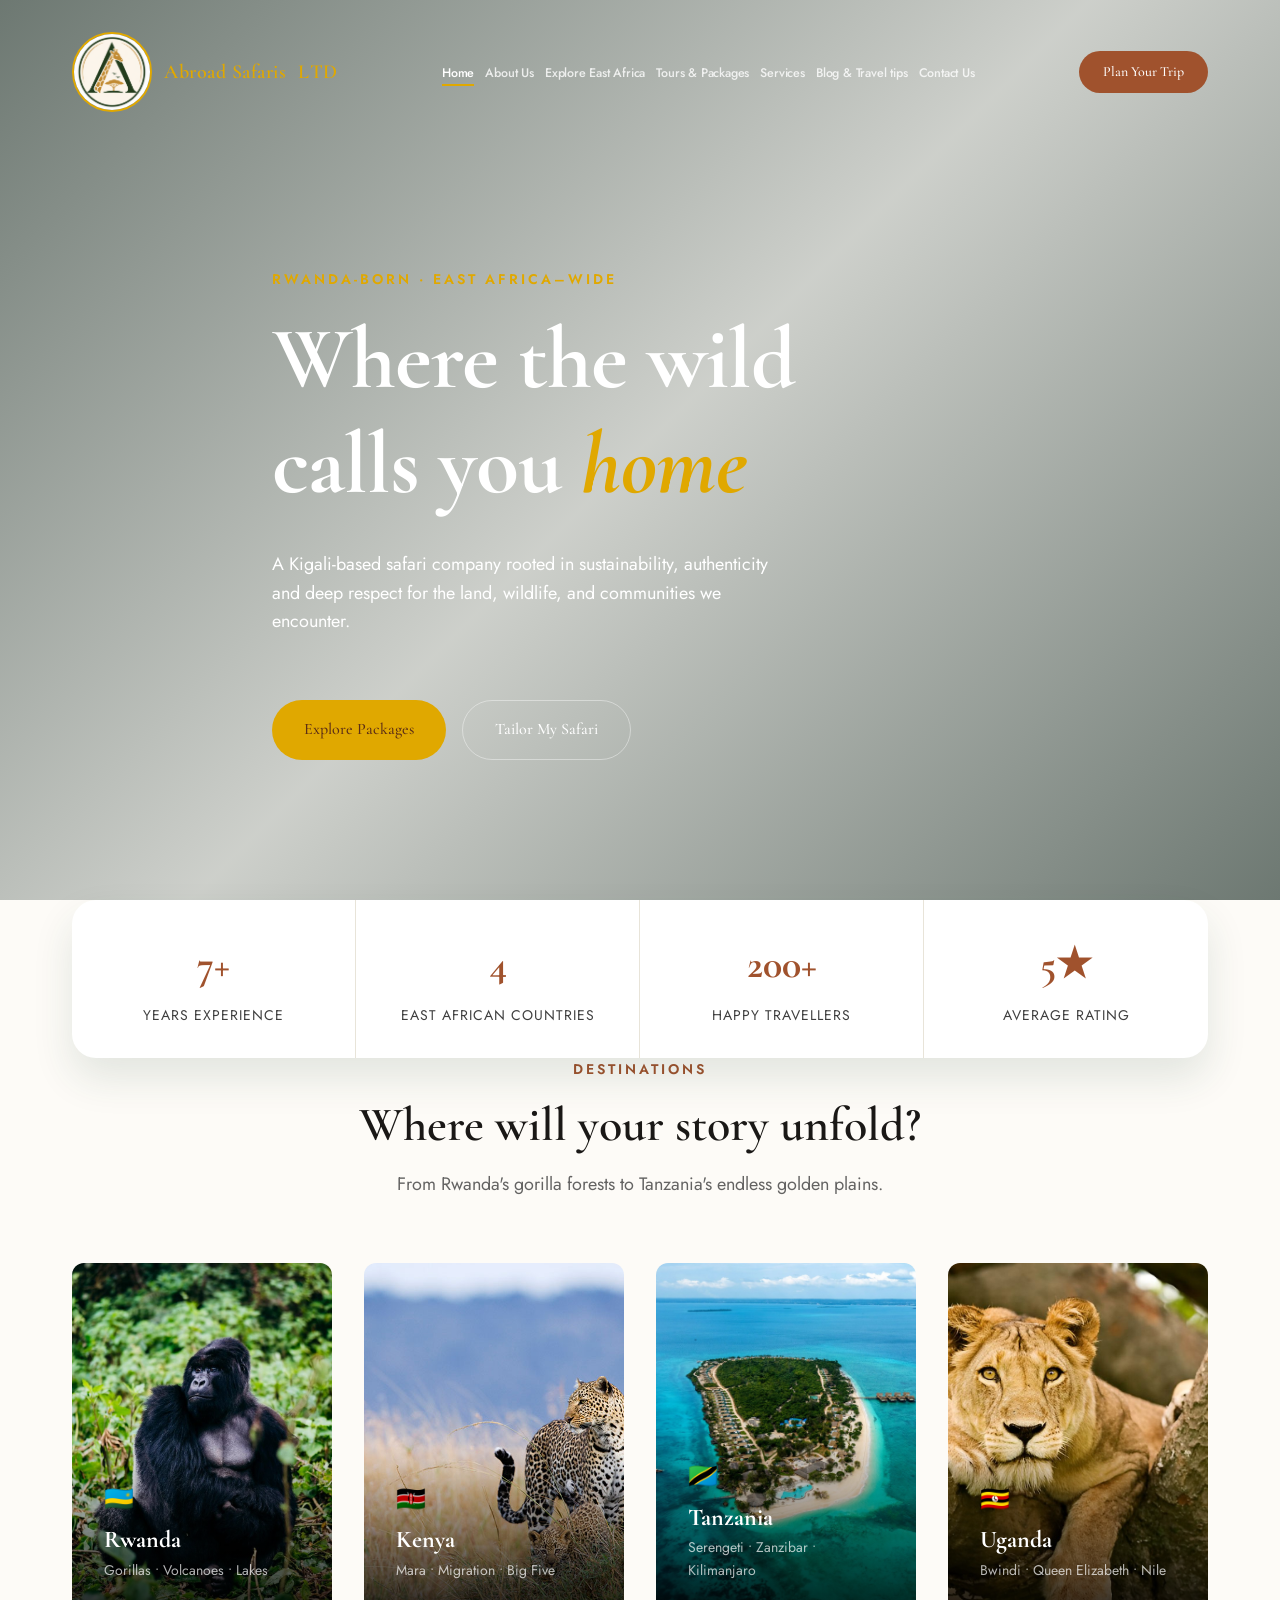
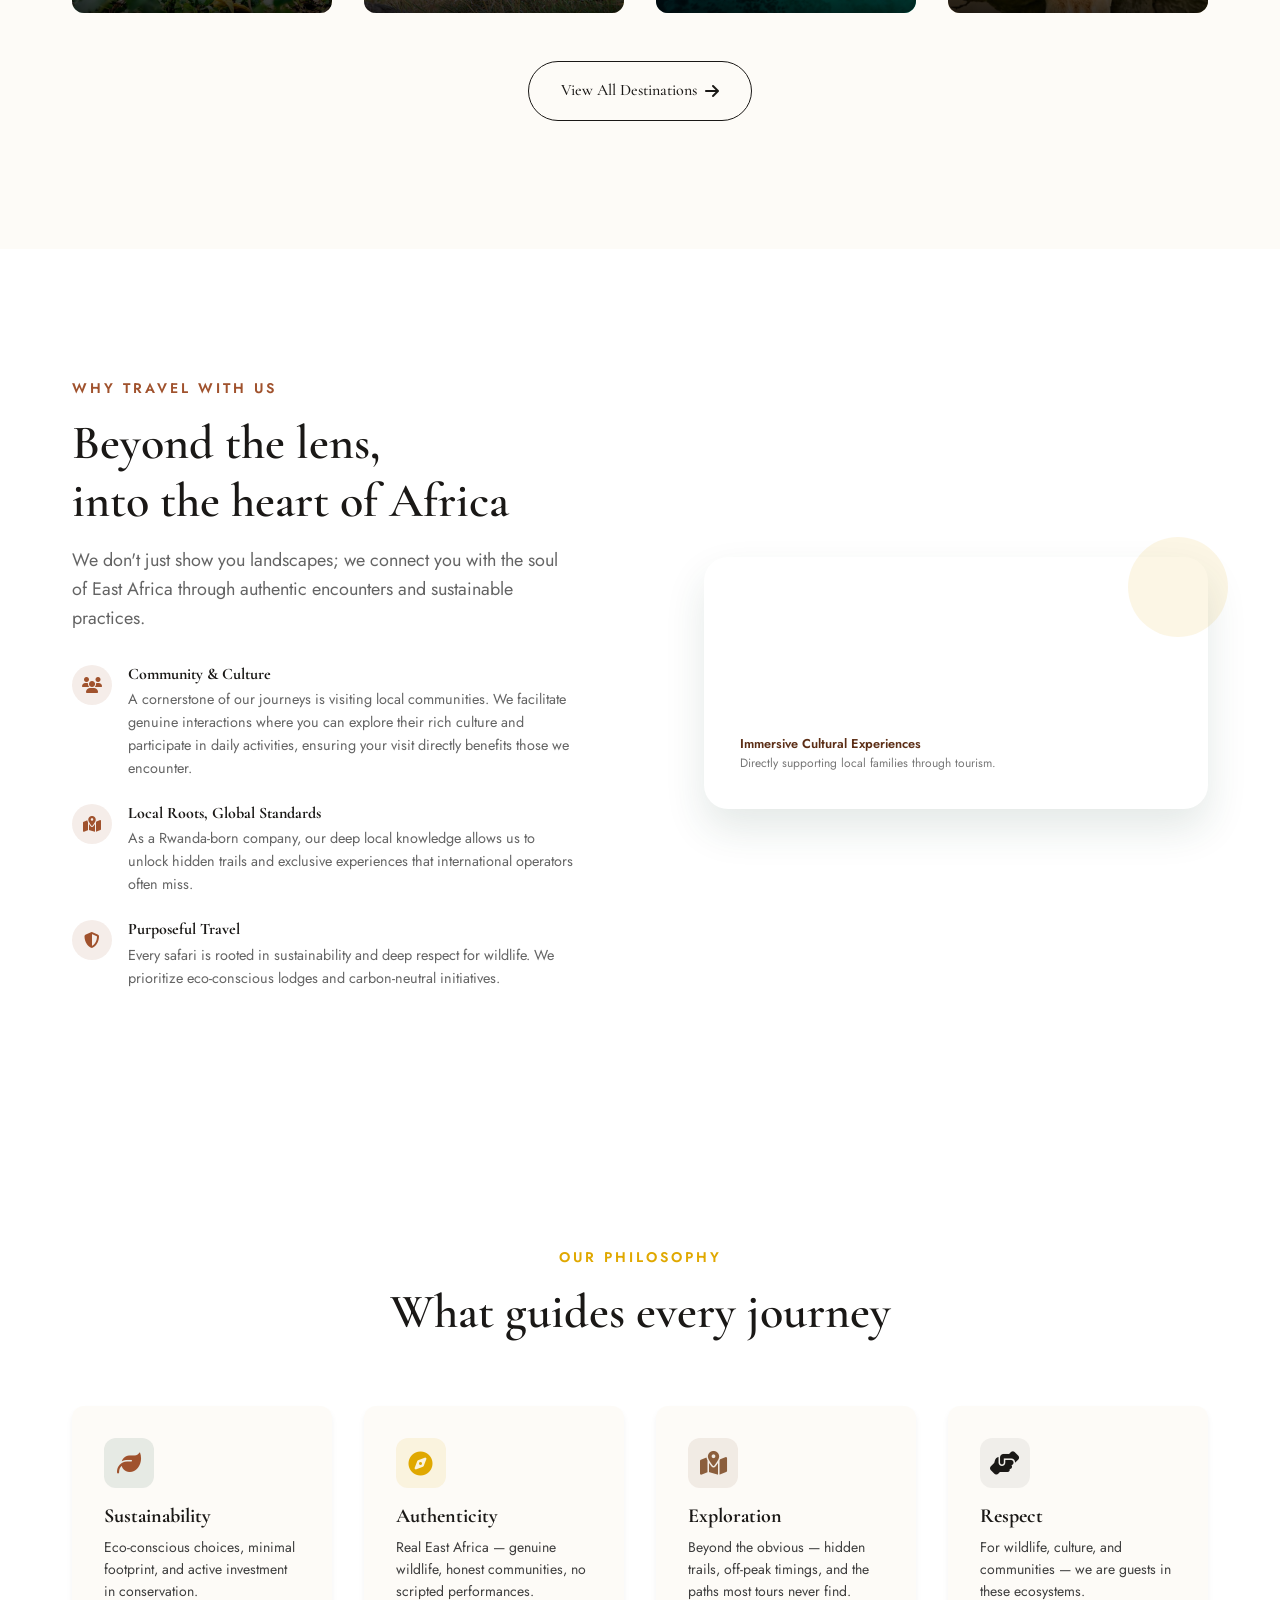
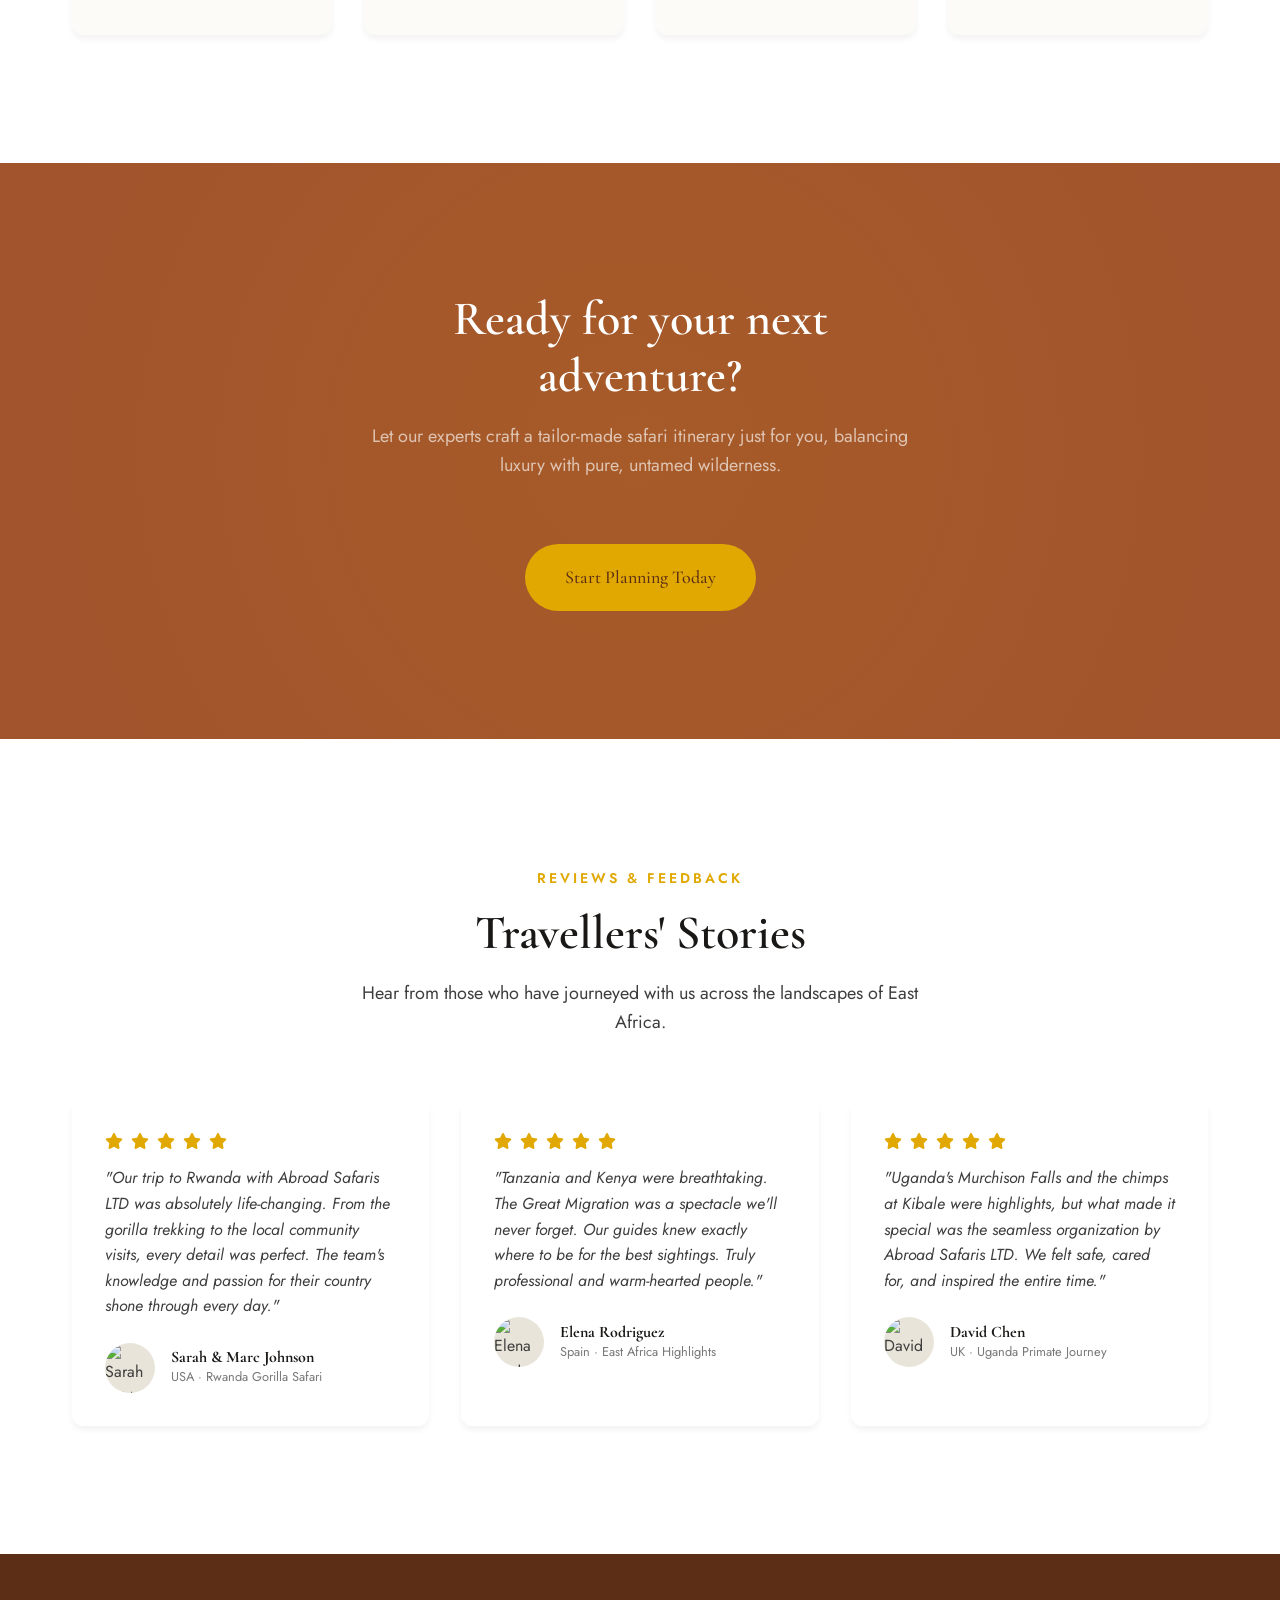
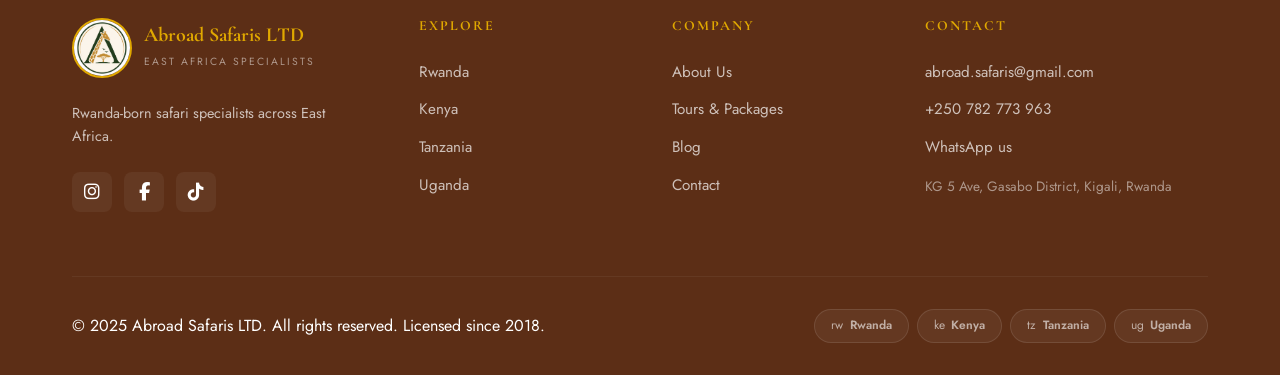
==== index.html @ 77db26f0 "Initial upload of Abroad Safaris website" ====
<!DOCTYPE html>
<html lang="en">
<head>
    <meta charset="UTF-8">
    <meta name="viewport" content="width=device-width, initial-scale=1.0">
    <title>Abroad Safaris LTD | Premium East Africa Safari Specialists</title>
    <meta name="description" content="A Kigali-based safari company rooted in sustainability, authenticity and deep respect for the land, wildlife, and communities we encounter.">
    
    <!-- Fonts and Icons -->
    <link rel="stylesheet" href="https://cdnjs.cloudflare.com/ajax/libs/font-awesome/6.4.0/css/all.min.css">
    
    <!-- Custom CSS -->
    <link rel="stylesheet" href="css/variables.css">
    <link rel="stylesheet" href="css/global.css">
    
    <style>
        /* Hero Section Specifics */
        .hero {
            position: relative;
            height: 100vh;
            min-height: 600px;
            display: flex;
            align-items: center;
            overflow: hidden;
            color: var(--color-neutral-100);
        }

        .hero-bg {
            position: absolute;
            top: 0;
            left: 0;
            width: 100%;
            height: 100%;
            object-fit: cover;
            z-index: -2;
            transform: scale(1.05);
            animation: slowZoom 20s ease-in-out infinite alternate;
        }

        .hero-overlay {
            position: absolute;
            top: 0;
            left: 0;
            width: 100%;
            height: 100%;
            background: linear-gradient(135deg, 
                rgba(13, 33, 25, 0.6) 0%, 
                rgba(13, 33, 25, 0.2) 50%, 
                rgba(13, 33, 25, 0.6) 100%);
            z-index: -1;
        }

        @keyframes slowZoom {
            from { transform: scale(1); }
            to { transform: scale(1.1); }
        }

        .hero-content {
            padding-top: var(--spacing-xl);
            max-width: 800px;
            z-index: 1;
        }

        .eyebrow {
            font-family: var(--font-body);
            text-transform: uppercase;
            letter-spacing: 3px;
            font-size: 0.875rem;
            color: var(--color-accent);
            margin-bottom: var(--spacing-sm);
            display: block;
            font-weight: 600;
        }

        .hero h1 {
            font-size: clamp(3rem, 8vw, 5.5rem);
            color: var(--color-neutral-100);
            margin-bottom: var(--spacing-md);
            letter-spacing: -1px;
        }

        .hero h1 span {
            color: var(--color-accent);
            font-style: italic;
        }

        .hero-subtitle {
            font-size: 1.125rem;
            opacity: 0.8;
            max-width: 500px;
            margin-bottom: var(--spacing-lg);
        }

        .hero-btns {
            display: flex;
            gap: var(--spacing-sm);
            flex-wrap: wrap;
        }

        /* Stats Section */
        .stats {
            background-color: var(--color-neutral-100);
            transform: translateY(-50%);
            position: relative;
            z-index: 10;
            border-radius: var(--border-radius-lg);
            box-shadow: var(--shadow-lg);
        }

        .stats-grid {
            display: grid;
            grid-template-columns: repeat(auto-fit, minmax(200px, 1fr));
            text-align: center;
        }

        .stat-item {
            padding: var(--spacing-md);
            border-right: 1px solid var(--color-neutral-300);
        }
        
        .stat-item:last-child {
            border-right: none;
        }

        .stat-num {
            font-family: var(--font-heading);
            font-size: 2.5rem;
            font-weight: 700;
            color: var(--color-primary);
            margin-bottom: 0.5rem;
        }

        .stat-label {
            font-size: 0.875rem;
            color: var(--color-neutral-800);
            text-transform: uppercase;
            letter-spacing: 1px;
        }

        /* Destinations Grid */
        .destinations-grid {
            display: grid;
            grid-template-columns: repeat(auto-fit, minmax(250px, 1fr));
            gap: var(--spacing-md);
            margin-top: var(--spacing-lg);
        }

        .dest-card {
            position: relative;
            height: 350px;
            border-radius: var(--border-radius);
            overflow: hidden;
            display: block;
            group: dest;
        }

        .dest-card img {
            width: 100%;
            height: 100%;
            object-fit: cover;
            transition: transform 0.6s cubic-bezier(0.25, 0.8, 0.25, 1);
        }

        .dest-card:hover img {
            transform: scale(1.1);
        }

        .dest-overlay {
            position: absolute;
            bottom: 0;
            left: 0;
            width: 100%;
            padding: var(--spacing-md);
            background: linear-gradient(to top, rgba(0,0,0,0.8), transparent);
            color: white;
            transition: var(--transition-normal);
        }

        .dest-card:hover .dest-overlay {
            padding-bottom: 2.5rem;
            background: linear-gradient(to top, rgba(31, 77, 58, 0.9), transparent);
        }

        .dest-flag {
            font-size: 1.5rem;
            margin-bottom: 0.5rem;
        }

        .dest-title {
            font-size: 1.5rem;
            color: white;
            margin-bottom: 0.25rem;
        }

        .dest-tags {
            font-size: 0.875rem;
            opacity: 0.7;
        }
        
        .dest-arrow {
            position: absolute;
            bottom: var(--spacing-md);
            right: var(--spacing-md);
            width: 40px;
            height: 40px;
            background: var(--glass-bg);
            backdrop-filter: var(--glass-blur);
            border-radius: 50%;
            display: flex;
            align-items: center;
            justify-content: center;
            color: var(--color-primary);
            opacity: 0;
            transform: translateX(-10px);
            transition: var(--transition-normal);
        }

        .dest-card:hover .dest-arrow {
            opacity: 1;
            transform: translateX(0);
        }

        /* Call to Action */
        .cta-section {
            background-color: var(--color-primary);
            color: white;
            text-align: center;
            position: relative;
            overflow: hidden;
        }
        
        .cta-section::before {
            content: '';
            position: absolute;
            top: -50%;
            left: -50%;
            width: 200%;
            height: 200%;
            background: radial-gradient(circle, rgba(224, 168, 0, 0.1) 0%, transparent 60%);
            z-index: 0;
        }

        .cta-content {
            position: relative;
            z-index: 1;
            max-width: 600px;
            margin: 0 auto;
        }

        @media (max-width: 768px) {
            .stats {
                transform: translateY(-20%);
                margin: 0 var(--spacing-md);
            }
            .stat-item {
                border-right: none;
                border-bottom: 1px solid var(--color-neutral-300);
            }
            .stat-item:last-child {
                border-bottom: none;
            }
        }
    </style>
</head>
<body>

    <!-- Header -->
    <header class="header">
        <div class="container nav">
            <a href="index.html" class="logo">
                <img src="images/logo.png" alt="Abroad Safaris Logo">
                Abroad Safaris <span style="color: var(--color-accent);">LTD</span>
            </a>
            <ul class="nav-links">
                <li><a href="index.html" class="active">Home</a></li>
                <li><a href="about.html">About Us</a></li>
                <li><a href="explore.html">Explore East Africa</a></li>
                <li><a href="tours.html">Tours & Packages</a></li>
                <li><a href="services.html">Services</a></li>
                <li><a href="blog.html">Blog & Travel tips</a></li>
                <li><a href="contact.html">Contact Us</a></li>
            </ul>
            <div style="display: flex; align-items: center; gap: 1rem;">
                <a href="contact.html" class="btn btn-primary" style="padding: 0.6rem 1.5rem; font-size: 0.875rem;">Plan Your Trip</a>
                <div class="mobile-toggle"><i class="fas fa-bars"></i></div>
            </div>
        </div>
    </header>

    <!-- Hero Section -->
    <section class="hero">
        <video class="hero-bg" autoplay loop muted playsinline poster="https://images.unsplash.com/photo-1516426122078-c23e76319801?ixlib=rb-4.0.3&auto=format&fit=crop&w=2000&q=80">
            <source src="images/hero.mp4.mp4" type="video/mp4">
        </video>
        <div class="hero-overlay"></div>
        <div class="container hero-content">
            <span class="eyebrow reveal">Rwanda-born · East Africa–wide</span>
            <h1 class="reveal" style="transition-delay: 0.1s;">Where the wild <br> calls you <span>home</span></h1>
            <p class="hero-subtitle reveal" style="transition-delay: 0.2s;">
                A Kigali-based safari company rooted in sustainability, authenticity and deep respect for the land, wildlife, and communities we encounter.
            </p>
            <div class="hero-btns reveal" style="transition-delay: 0.3s;">
                <a href="tours.html" class="btn btn-accent">Explore Packages</a>
                <a href="contact.html" class="btn btn-outline" style="color: white; border-color: rgba(255,255,255,0.4);">Tailor My Safari</a>
            </div>
        </div>
    </section>

    <!-- Stats Section -->
    <div class="container">
        <div class="stats reveal">
            <div class="stats-grid">
                <div class="stat-item">
                    <div class="stat-num">7+</div>
                    <div class="stat-label">Years Experience</div>
                </div>
                <div class="stat-item">
                    <div class="stat-num">4</div>
                    <div class="stat-label">East African Countries</div>
                </div>
                <div class="stat-item">
                    <div class="stat-num">200+</div>
                    <div class="stat-label">Happy Travellers</div>
                </div>
                <div class="stat-item">
                    <div class="stat-num">5★</div>
                    <div class="stat-label">Average Rating</div>
                </div>
            </div>
        </div>
    </div>

    <!-- Destinations Section -->
    <section class="section" style="padding-top: 0;">
        <div class="container">
            <div class="text-center reveal" style="text-align: center;">
                <span class="eyebrow" style="color: var(--color-primary);">Destinations</span>
                <h2 class="section-title">Where will your story unfold?</h2>
                <p class="section-subtitle" style="margin: 0 auto;">From Rwanda's gorilla forests to Tanzania's endless golden plains.</p>
            </div>

            <div class="destinations-grid">
                <a href="explore.html#rwanda" class="dest-card reveal" style="transition-delay: 0.1s;">
                    <img src="images/rwanda-volcanoes.jpg.jpg" alt="Rwanda Gorillas">
                    <div class="dest-overlay">
                        <div class="dest-flag">🇷🇼</div>
                        <h3 class="dest-title">Rwanda</h3>
                        <div class="dest-tags">Gorillas • Volcanoes • Lakes</div>
                    </div>
                    <div class="dest-arrow"><i class="fas fa-arrow-right"></i></div>
                </a>

                <a href="explore.html#kenya" class="dest-card reveal" style="transition-delay: 0.2s;">
                    <img src="images/kenya-maasaimara.jpg" alt="Kenya Masai Mara">
                    <div class="dest-overlay">
                        <div class="dest-flag">🇰🇪</div>
                        <h3 class="dest-title">Kenya</h3>
                        <div class="dest-tags">Mara • Migration • Big Five</div>
                    </div>
                    <div class="dest-arrow"><i class="fas fa-arrow-right"></i></div>
                </a>

                <a href="explore.html#tanzania" class="dest-card reveal" style="transition-delay: 0.3s;">
                    <img src="images/tanzania-zanzibar.jpg.jpg" alt="Tanzania Zanzibar">
                    <div class="dest-overlay">
                        <div class="dest-flag">🇹🇿</div>
                        <h3 class="dest-title">Tanzania</h3>
                        <div class="dest-tags">Serengeti • Zanzibar • Kilimanjaro</div>
                    </div>
                    <div class="dest-arrow"><i class="fas fa-arrow-right"></i></div>
                </a>

                <a href="explore.html#uganda" class="dest-card reveal" style="transition-delay: 0.4s;">
                    <img src="images/uganda-queen elizabeth.jpg" alt="Uganda Lions">
                    <div class="dest-overlay">
                        <div class="dest-flag">🇺🇬</div>
                        <h3 class="dest-title">Uganda</h3>
                        <div class="dest-tags">Bwindi • Queen Elizabeth • Nile</div>
                    </div>
                    <div class="dest-arrow"><i class="fas fa-arrow-right"></i></div>
                </a>
            </div>
            
            <div style="text-align: center; margin-top: 3rem;" class="reveal">
                <a href="explore.html" class="btn btn-outline">View All Destinations <i class="fas fa-arrow-right" style="margin-left: 0.5rem;"></i></a>
            </div>
        </div>
    </section>

    <!-- Why Travel With Us Section -->
    <section class="section" style="background-color: var(--color-neutral-100); overflow: hidden;">
        <div class="container">
            <div style="display: grid; grid-template-columns: repeat(auto-fit, minmax(280px, 1fr)); gap: var(--spacing-xl); align-items: center;">
                <div class="reveal">
                    <span class="eyebrow" style="color: var(--color-primary);">Why Travel With Us</span>
                    <h2 class="section-title">Beyond the lens, <br>into the <span>heart</span> of Africa</h2>
                    <p class="section-subtitle" style="margin-bottom: 2rem;">We don't just show you landscapes; we connect you with the soul of East Africa through authentic encounters and sustainable practices.</p>
                    
                    <ul style="list-style: none; padding: 0;">
                        <li style="display: flex; gap: 1rem; margin-bottom: 1.5rem;">
                            <div style="flex-shrink: 0; width: 40px; height: 40px; background: rgba(160, 82, 45, 0.1); color: var(--color-primary); border-radius: 50%; display: flex; align-items: center; justify-content: center;">
                                <i class="fas fa-users"></i>
                            </div>
                            <div>
                                <h4 style="margin-bottom: 0.25rem;">Community & Culture</h4>
                                <p style="font-size: 0.9rem; opacity: 0.8;">A cornerstone of our journeys is visiting local communities. We facilitate genuine interactions where you can explore their rich culture and participate in daily activities, ensuring your visit directly benefits those we encounter.</p>
                            </div>
                        </li>
                        <li style="display: flex; gap: 1rem; margin-bottom: 1.5rem;">
                            <div style="flex-shrink: 0; width: 40px; height: 40px; background: rgba(160, 82, 45, 0.1); color: var(--color-primary); border-radius: 50%; display: flex; align-items: center; justify-content: center;">
                                <i class="fas fa-map-marked-alt"></i>
                            </div>
                            <div>
                                <h4 style="margin-bottom: 0.25rem;">Local Roots, Global Standards</h4>
                                <p style="font-size: 0.9rem; opacity: 0.8;">As a Rwanda-born company, our deep local knowledge allows us to unlock hidden trails and exclusive experiences that international operators often miss.</p>
                            </div>
                        </li>
                        <li style="display: flex; gap: 1rem;">
                            <div style="flex-shrink: 0; width: 40px; height: 40px; background: rgba(160, 82, 45, 0.1); color: var(--color-primary); border-radius: 50%; display: flex; align-items: center; justify-content: center;">
                                <i class="fas fa-shield-alt"></i>
                            </div>
                            <div>
                                <h4 style="margin-bottom: 0.25rem;">Purposeful Travel</h4>
                                <p style="font-size: 0.9rem; opacity: 0.8;">Every safari is rooted in sustainability and deep respect for wildlife. We prioritize eco-conscious lodges and carbon-neutral initiatives.</p>
                            </div>
                        </li>
                    </ul>
                </div>
                
                <div class="reveal" style="position: relative; transition-delay: 0.2s;">
                    <div style="position: absolute; top: -20px; right: -20px; width: 100px; height: 100px; background: var(--color-accent); border-radius: 50%; opacity: 0.1; z-index: 0;"></div>
                    <div style="position: relative; z-index: 1; border-radius: var(--border-radius-lg); overflow: hidden; box-shadow: var(--shadow-lg);">
                        <video autoplay loop muted playsinline style="width: 100%; display: block;">
                            <source src="images/community-culture.mp4" type="video/mp4">
                        </video>
                        <div style="position: absolute; bottom: 20px; left: 20px; right: 20px; background: rgba(255,255,255,0.9); padding: 1rem; border-radius: var(--border-radius); backdrop-filter: blur(5px);">
                            <p style="font-size: 0.8rem; font-weight: 600; color: var(--color-primary-dark); margin: 0;">Immersive Cultural Experiences</p>
                            <p style="font-size: 0.75rem; margin: 0; opacity: 0.7;">Directly supporting local families through tourism.</p>
                        </div>
                    </div>
                </div>
            </div>
        </div>
    </section>

    <!-- Core Values Section -->
    <section class="section" style="background-color: var(--color-neutral-100);">
        <div class="container">
            <div class="text-center reveal" style="text-align: center; margin-bottom: var(--spacing-lg);">
                <span class="eyebrow" style="color: var(--color-accent);">Our Philosophy</span>
                <h2 class="section-title">What guides every journey</h2>
            </div>

            <div style="display: grid; grid-template-columns: repeat(auto-fit, minmax(200px, 1fr)); gap: var(--spacing-md);">
                <div class="glass-card reveal" style="background: var(--color-neutral-200); border: none;">
                    <div style="width: 50px; height: 50px; background: rgba(31, 77, 58, 0.1); color: var(--color-primary); border-radius: 12px; display: flex; align-items: center; justify-content: center; font-size: 1.5rem; margin-bottom: 1rem;">
                        <i class="fas fa-leaf"></i>
                    </div>
                    <h4 style="margin-bottom: 0.5rem; font-size: 1.25rem;">Sustainability</h4>
                    <p style="font-size: 0.875rem; color: var(--color-neutral-800);">Eco-conscious choices, minimal footprint, and active investment in conservation.</p>
                </div>
                
                <div class="glass-card reveal" style="background: var(--color-neutral-200); border: none; transition-delay: 0.1s;">
                    <div style="width: 50px; height: 50px; background: rgba(224, 168, 0, 0.1); color: var(--color-accent); border-radius: 12px; display: flex; align-items: center; justify-content: center; font-size: 1.5rem; margin-bottom: 1rem;">
                        <i class="fas fa-compass"></i>
                    </div>
                    <h4 style="margin-bottom: 0.5rem; font-size: 1.25rem;">Authenticity</h4>
                    <p style="font-size: 0.875rem; color: var(--color-neutral-800);">Real East Africa — genuine wildlife, honest communities, no scripted performances.</p>
                </div>

                <div class="glass-card reveal" style="background: var(--color-neutral-200); border: none; transition-delay: 0.2s;">
                    <div style="width: 50px; height: 50px; background: rgba(139, 94, 60, 0.1); color: #8B5E3C; border-radius: 12px; display: flex; align-items: center; justify-content: center; font-size: 1.5rem; margin-bottom: 1rem;">
                        <i class="fas fa-map-marked-alt"></i>
                    </div>
                    <h4 style="margin-bottom: 0.5rem; font-size: 1.25rem;">Exploration</h4>
                    <p style="font-size: 0.875rem; color: var(--color-neutral-800);">Beyond the obvious — hidden trails, off-peak timings, and the paths most tours never find.</p>
                </div>

                <div class="glass-card reveal" style="background: var(--color-neutral-200); border: none; transition-delay: 0.3s;">
                    <div style="width: 50px; height: 50px; background: rgba(0, 0, 0, 0.05); color: var(--color-neutral-900); border-radius: 12px; display: flex; align-items: center; justify-content: center; font-size: 1.5rem; margin-bottom: 1rem;">
                        <i class="fas fa-hands-helping"></i>
                    </div>
                    <h4 style="margin-bottom: 0.5rem; font-size: 1.25rem;">Respect</h4>
                    <p style="font-size: 0.875rem; color: var(--color-neutral-800);">For wildlife, culture, and communities — we are guests in these ecosystems.</p>
                </div>
            </div>
        </div>
    </section>

    <!-- CTA Section -->
    <section class="section cta-section">
        <div class="container cta-content reveal">
            <h2 class="section-title" style="color: white;">Ready for your next adventure?</h2>
            <p class="section-subtitle" style="color: rgba(255,255,255,0.8); margin: 0 auto var(--spacing-lg);">Let our experts craft a tailor-made safari itinerary just for you, balancing luxury with pure, untamed wilderness.</p>
            <a href="contact.html" class="btn btn-accent" style="font-size: 1.125rem; padding: 1.2rem 2.5rem;">Start Planning Today</a>
        </div>
    </section>

    <!-- Travellers' Stories -->
    <section class="section" style="background-color: var(--color-neutral-100);">
        <div class="container">
            <div style="text-align: center; margin-bottom: var(--spacing-lg);">
                <span class="eyebrow reveal" style="justify-content: center;">Reviews & Feedback</span>
                <h2 class="section-title reveal">Travellers' Stories</h2>
                <p class="section-subtitle reveal" style="margin: 0 auto;">Hear from those who have journeyed with us across the landscapes of East Africa.</p>
            </div>

            <div style="display: grid; grid-template-columns: repeat(auto-fit, minmax(300px, 1fr)); gap: var(--spacing-md);">
                <div class="glass-card reveal">
                    <div style="display: flex; gap: 0.5rem; color: var(--color-accent); margin-bottom: 1rem;">
                        <i class="fas fa-star"></i><i class="fas fa-star"></i><i class="fas fa-star"></i><i class="fas fa-star"></i><i class="fas fa-star"></i>
                    </div>
                    <p style="font-style: italic; margin-bottom: 1.5rem;">"Our trip to Rwanda with Abroad Safaris LTD was absolutely life-changing. From the gorilla trekking to the local community visits, every detail was perfect. The team's knowledge and passion for their country shone through every day."</p>
                    <div style="display: flex; align-items: center; gap: 1rem;">
                        <div style="width: 50px; height: 50px; border-radius: 50%; background: var(--color-neutral-300); overflow: hidden;">
                            <img src="https://images.unsplash.com/photo-1507003211169-0a1dd7228f2d?ixlib=rb-1.2.1&auto=format&fit=crop&w=100&q=80" alt="Sarah & Marc">
                        </div>
                        <div>
                            <h4 style="margin: 0;">Sarah & Marc Johnson</h4>
                            <p style="font-size: 0.8rem; margin: 0; opacity: 0.7;">USA · Rwanda Gorilla Safari</p>
                        </div>
                    </div>
                </div>

                <div class="glass-card reveal" style="transition-delay: 0.1s;">
                    <div style="display: flex; gap: 0.5rem; color: var(--color-accent); margin-bottom: 1rem;">
                        <i class="fas fa-star"></i><i class="fas fa-star"></i><i class="fas fa-star"></i><i class="fas fa-star"></i><i class="fas fa-star"></i>
                    </div>
                    <p style="font-style: italic; margin-bottom: 1.5rem;">"Tanzania and Kenya were breathtaking. The Great Migration was a spectacle we'll never forget. Our guides knew exactly where to be for the best sightings. Truly professional and warm-hearted people."</p>
                    <div style="display: flex; align-items: center; gap: 1rem;">
                        <div style="width: 50px; height: 50px; border-radius: 50%; background: var(--color-neutral-300); overflow: hidden;">
                            <img src="https://images.unsplash.com/photo-1494790108377-be9c29b29330?ixlib=rb-1.2.1&auto=format&fit=crop&w=100&q=80" alt="Elena Rodriguez">
                        </div>
                        <div>
                            <h4 style="margin: 0;">Elena Rodriguez</h4>
                            <p style="font-size: 0.8rem; margin: 0; opacity: 0.7;">Spain · East Africa Highlights</p>
                        </div>
                    </div>
                </div>

                <div class="glass-card reveal" style="transition-delay: 0.2s;">
                    <div style="display: flex; gap: 0.5rem; color: var(--color-accent); margin-bottom: 1rem;">
                        <i class="fas fa-star"></i><i class="fas fa-star"></i><i class="fas fa-star"></i><i class="fas fa-star"></i><i class="fas fa-star"></i>
                    </div>
                    <p style="font-style: italic; margin-bottom: 1.5rem;">"Uganda's Murchison Falls and the chimps at Kibale were highlights, but what made it special was the seamless organization by Abroad Safaris LTD. We felt safe, cared for, and inspired the entire time."</p>
                    <div style="display: flex; align-items: center; gap: 1rem;">
                        <div style="width: 50px; height: 50px; border-radius: 50%; background: var(--color-neutral-300); overflow: hidden;">
                            <img src="https://images.unsplash.com/photo-1500648767791-00dcc994a43e?ixlib=rb-1.2.1&auto=format&fit=crop&w=100&q=80" alt="David Chen">
                        </div>
                        <div>
                            <h4 style="margin: 0;">David Chen</h4>
                            <p style="font-size: 0.8rem; margin: 0; opacity: 0.7;">UK · Uganda Primate Journey</p>
                        </div>
                    </div>
                </div>
            </div>
        </div>
    </section>

    <!-- Footer -->
    <footer class="footer">
        <div class="container">
            <div class="footer-grid">
                <div class="footer-col">
                    <div style="display: flex; align-items: center; gap: 0.75rem; margin-bottom: 1.5rem;">
                        <img src="images/logo.png" alt="Abroad Safaris Logo" style="width: 60px; height: 60px; border-radius: 50%; object-fit: cover; border: 2px solid var(--color-accent);">
                        <div>
                            <h3 style="color: var(--color-accent); margin: 0; font-size: 1.25rem;">Abroad Safaris LTD</h3>
                            <span style="font-size: 0.65rem; letter-spacing: 2px; color: rgba(255,255,255,0.5);">EAST AFRICA SPECIALISTS</span>
                        </div>
                    </div>
                    <p style="color: rgba(255,255,255,0.7); font-size: 0.9rem; margin-bottom: 1.5rem;">Rwanda-born safari specialists across East Africa.</p>
                    <div class="footer-social">
                        <a href="https://www.instagram.com/abroad.safaris" target="_blank" class="social-icon"><i class="fab fa-instagram"></i></a>
                        <a href="https://www.facebook.com/abroadsafaris" target="_blank" class="social-icon"><i class="fab fa-facebook-f"></i></a>
                        <a href="https://www.tiktok.com/@abroad.s" target="_blank" class="social-icon"><i class="fab fa-tiktok"></i></a>
                    </div>
                </div>
                <div class="footer-col">
                    <h4>Explore</h4>
                    <ul class="footer-links">
                        <li><a href="explore.html#rwanda">Rwanda</a></li>
                        <li><a href="explore.html#kenya">Kenya</a></li>
                        <li><a href="explore.html#tanzania">Tanzania</a></li>
                        <li><a href="explore.html#uganda">Uganda</a></li>
                    </ul>
                </div>
                <div class="footer-col">
                    <h4>Company</h4>
                    <ul class="footer-links">
                        <li><a href="about.html">About Us</a></li>
                        <li><a href="tours.html">Tours & Packages</a></li>
                        <li><a href="blog.html">Blog</a></li>
                        <li><a href="contact.html">Contact</a></li>
                    </ul>
                </div>
                <div class="footer-col">
                    <h4>Contact</h4>
                    <ul class="footer-links">
                        <li><a href="mailto:abroad.safaris@gmail.com">abroad.safaris@gmail.com</a></li>
                        <li><a href="tel:+250782773963">+250 782 773 963</a></li>
                        <li><a href="https://wa.me/250782773963" target="_blank">WhatsApp us</a></li>
                        <li style="color: rgba(255,255,255,0.5); font-size: 0.85rem; margin-top: 1rem;">KG 5 Ave, Gasabo District, Kigali, Rwanda</li>
                    </ul>
                </div>
            </div>
            <div class="footer-bottom">
                <p>&copy; 2025 Abroad Safaris LTD. All rights reserved. Licensed since 2018.</p>
                <div class="footer-pills">
                    <div class="pill">rw <span>Rwanda</span></div>
                    <div class="pill">ke <span>Kenya</span></div>
                    <div class="pill">tz <span>Tanzania</span></div>
                    <div class="pill">ug <span>Uganda</span></div>
                </div>
            </div>
        </div>
    </footer>

    <!-- Scripts -->
    <script src="js/main.js"></script>
</body>
</html>
---- css/variables.css ----
@import url('https://fonts.googleapis.com/css2?family=Cormorant+Garamond:ital,wght@0,400;0,500;0,600;1,400;1,500&family=Jost:wght@300;400;500;600&display=swap');

:root {
  /* Color Palette */
  --color-primary: #A0522D; /* Earthy Terracotta/Sienna */
  --color-primary-light: #CD853F; /* Peru / Warm Sand */
  --color-primary-dark: #5C2E16; /* Deep Earth Brown */
  --color-accent: #E0A800; /* Warm Gold */
  --color-accent-light: #FFC72C;
  --color-neutral-100: #FFFFFF;
  --color-neutral-200: #FDFBF7; /* Softer Beige */
  --color-neutral-300: #E8E4D9;
  --color-neutral-800: #3E3E3E; /* Softer Black */
  --color-neutral-900: #1A1816; /* Warm Black */

  /* Typography */
  --font-heading: 'Cormorant Garamond', serif;
  --font-body: 'Jost', sans-serif;
  
  /* Shadows & Glassmorphism */
  --shadow-sm: 0 4px 6px rgba(0, 0, 0, 0.05);
  --shadow-md: 0 10px 30px rgba(0, 0, 0, 0.08);
  --shadow-lg: 0 20px 40px rgba(31, 77, 58, 0.12);
  --glass-bg: rgba(255, 255, 255, 0.85);
  --glass-border: 1px solid rgba(255, 255, 255, 0.4);
  --glass-blur: blur(12px);

  /* Transitions */
  --transition-fast: 0.2s ease;
  --transition-normal: 0.4s cubic-bezier(0.25, 0.8, 0.25, 1);
  --transition-slow: 0.8s cubic-bezier(0.25, 0.8, 0.25, 1);

  /* Spacing */
  --spacing-sm: 1rem;
  --spacing-md: 2rem;
  --spacing-lg: 4rem;
  --spacing-xl: 8rem;

  /* Layout */
  --max-width: 1200px;
  --border-radius: 12px;
  --border-radius-lg: 24px;
}

[data-theme="dark"] {
  --color-neutral-100: #1A1A1A;
  --color-neutral-200: #2C2C2C;
  --color-neutral-300: #3D3D3D;
  --color-neutral-800: #E8E4D9;
  --color-neutral-900: #FFFFFF;
  --glass-bg: rgba(26, 26, 26, 0.85);
  --glass-border: 1px solid rgba(255, 255, 255, 0.05);
}
---- css/global.css ----
@import url('variables.css');

* {
  margin: 0;
  padding: 0;
  box-sizing: border-box;
}

body {
  font-family: var(--font-body);
  color: var(--color-neutral-800);
  background-color: var(--color-neutral-200);
  line-height: 1.6;
  -webkit-font-smoothing: antialiased;
  overflow-x: hidden;
}

h1, h2, h3, h4, h5, h6 {
  font-family: var(--font-heading);
  color: var(--color-neutral-900);
  line-height: 1.2;
}

a {
  text-decoration: none;
  color: inherit;
  transition: var(--transition-fast);
}

img {
  max-width: 100%;
  height: auto;
  display: block;
}

/* Layout Classes */
.container {
  width: 100%;
  max-width: var(--max-width);
  margin: 0 auto;
  padding: 0 var(--spacing-md);
}

.section {
  padding: var(--spacing-xl) 0;
}

.section-title {
  font-size: clamp(1.75rem, 4.5vw, 3rem);
  font-weight: 600;
  margin-bottom: var(--spacing-sm);
}

.section-subtitle {
  font-size: 1.125rem;
  color: var(--color-neutral-800);
  opacity: 0.8;
  max-width: 600px;
  margin-bottom: var(--spacing-lg);
}

/* Buttons */
.btn {
  display: inline-flex;
  align-items: center;
  justify-content: center;
  padding: 1rem 2rem;
  border-radius: 50px;
  font-family: var(--font-heading);
  font-weight: 500;
  font-size: 1rem;
  cursor: pointer;
  transition: var(--transition-normal);
  border: none;
  outline: none;
}

.btn-primary {
  background-color: var(--color-primary);
  color: #fff;
}

.btn-primary:hover {
  background-color: var(--color-primary-light);
  transform: translateY(-2px);
  box-shadow: var(--shadow-md);
}

.btn-accent {
  background-color: var(--color-accent);
  color: var(--color-primary-dark);
}

.btn-accent:hover {
  background-color: var(--color-accent-light);
  transform: translateY(-2px);
  box-shadow: var(--shadow-md);
}

.btn-outline {
  background-color: transparent;
  border: 1px solid var(--color-neutral-900);
  color: var(--color-neutral-900);
}

.btn-outline:hover {
  background-color: var(--color-neutral-900);
  color: var(--color-neutral-100);
}

/* Header & Nav */
.header {
  position: fixed;
  top: 0;
  left: 0;
  width: 100%;
  z-index: 1000;
  padding: var(--spacing-md) 0;
  transition: var(--transition-normal);
}

.header.scrolled {
  padding: var(--spacing-sm) 0;
  background: var(--color-primary-dark);
  box-shadow: var(--shadow-sm);
}

.nav {
  display: flex;
  justify-content: space-between;
  align-items: center;
}

.logo {
  display: flex;
  align-items: center;
  gap: 0.75rem;
  font-family: var(--font-heading);
  font-size: 1.25rem;
  font-weight: 600;
  color: var(--color-accent);
  letter-spacing: 0.5px;
  white-space: nowrap;
  flex-shrink: 0;
}

.logo img {
  width: 80px;
  height: 80px;
  border-radius: 50%;
  object-fit: cover;
  border: 2px solid var(--color-accent);
}

.nav-links {
  display: flex;
  gap: 0.7rem;
  list-style: none;
  margin: 0 0.5rem;
}

.nav-links a {
  font-size: 0.78rem;
  font-weight: 500;
  position: relative;
  color: rgba(255, 255, 255, 0.8);
  transition: var(--transition-fast);
  white-space: nowrap;
  letter-spacing: -0.2px;
}

.nav-links a:hover,
.nav-links a.active {
  color: #fff;
}

.nav-links a::after {
  content: '';
  position: absolute;
  bottom: -4px;
  left: 0;
  width: 0;
  height: 2px;
  background-color: var(--color-accent);
  transition: var(--transition-normal);
}

.nav-links a:hover::after,
.nav-links a.active::after {
  width: 100%;
}

.mobile-toggle {
  display: none;
  font-size: 1.5rem;
  cursor: pointer;
}

/* Footer Redesign */
.footer {
  background-color: var(--color-primary-dark);
  color: white;
  padding: var(--spacing-lg) 0 var(--spacing-md);
}

.footer-grid {
  display: grid;
  grid-template-columns: 1.5fr 1fr 1fr 1.5fr;
  gap: var(--spacing-lg);
  margin-bottom: var(--spacing-lg);
}

.footer-col h4 {
  color: var(--color-accent);
  text-transform: uppercase;
  font-size: 0.875rem;
  letter-spacing: 2px;
  margin-bottom: 1.5rem;
}

.footer-links {
  list-style: none;
}

.footer-links li {
  margin-bottom: 0.75rem;
}

.footer-links a {
  color: rgba(255, 255, 255, 0.7);
  font-size: 0.95rem;
  transition: var(--transition-fast);
}

.footer-links a:hover {
  color: var(--color-accent);
  padding-left: 5px;
}

.footer-social {
  display: flex;
  gap: 0.75rem;
  margin-top: 1.5rem;
}

.social-icon {
  width: 40px;
  height: 40px;
  background: rgba(255, 255, 255, 0.05);
  display: flex;
  align-items: center;
  justify-content: center;
  border-radius: 8px;
  color: white;
  font-size: 1.125rem;
  transition: var(--transition-fast);
}

.social-icon:hover {
  background: var(--color-accent);
  color: var(--color-primary-dark);
  transform: translateY(-3px);
}

.footer-bottom {
  border-top: 1px solid rgba(255, 255, 255, 0.05);
  padding-top: 2rem;
  display: flex;
  justify-content: space-between;
  align-items: center;
  flex-wrap: wrap;
  gap: 1.5rem;
}

.footer-pills {
  display: flex;
  gap: 0.5rem;
}

.pill {
  padding: 0.4rem 1rem;
  background: rgba(255, 255, 255, 0.05);
  border: 1px solid rgba(255, 255, 255, 0.1);
  border-radius: 50px;
  font-size: 0.75rem;
  color: rgba(255, 255, 255, 0.6);
  display: flex;
  align-items: center;
  gap: 0.4rem;
}

.pill span {
  font-weight: 600;
}

/* Page Header Hero */
.page-header {
  position: relative;
  padding: var(--spacing-xl) 0;
  background-color: var(--color-primary-dark);
  color: white;
  text-align: center;
  overflow: hidden;
  min-height: 500px;
  display: flex;
  align-items: center;
}

.page-header::before {
  content: '';
  position: absolute;
  top: 0;
  left: 0;
  width: 100%;
  height: 100%;
  /* Thinner gradient to let the photo shine through */
  background: linear-gradient(to bottom, 
    rgba(13, 33, 25, 0.7) 0%, 
    rgba(13, 33, 25, 0.2) 50%, 
    rgba(13, 33, 25, 0.7) 100%);
  z-index: 1;
}

.page-header-bg {
  position: absolute;
  top: 0;
  left: 0;
  width: 100%;
  height: 100%;
  object-fit: cover;
  z-index: 0;
  opacity: 0.85; /* Increased for vivid colors */
}

.page-header .container {
  position: relative;
  z-index: 2;
}

/* Animations */
.reveal {
  opacity: 0;
  transform: translateY(30px);
  transition: var(--transition-slow);
}

.reveal.active {
  opacity: 1;
  transform: translateY(0);
}

/* Glass Card */
.glass-card {
  background: var(--glass-bg);
  backdrop-filter: var(--glass-blur);
  border: var(--glass-border);
  border-radius: var(--border-radius);
  padding: var(--spacing-md);
  box-shadow: var(--shadow-sm);
  transition: var(--transition-normal);
}

.glass-card:hover {
  transform: translateY(-5px);
  box-shadow: var(--shadow-md);
}

/* Journey Timeline */
.journey-timeline {
  position: relative;
  max-width: 800px;
  margin: 0 auto;
  padding: 2rem 0;
}

.journey-timeline::before {
  content: '';
  position: absolute;
  left: 31px;
  top: 0;
  bottom: 0;
  width: 2px;
  background: var(--color-primary-light);
  opacity: 0.2;
}

.journey-item {
  position: relative;
  display: flex;
  gap: 2rem;
  margin-bottom: 3rem;
}

.journey-item:last-child {
  margin-bottom: 0;
}

.journey-year {
  width: 64px;
  height: 64px;
  background: var(--color-primary);
  color: white;
  border-radius: 50%;
  display: flex;
  align-items: center;
  justify-content: center;
  font-weight: 700;
  font-size: 0.9rem;
  flex-shrink: 0;
  z-index: 1;
  box-shadow: 0 0 0 8px var(--color-neutral-100);
}

.journey-content {
  background: white;
  padding: 1.5rem;
  border-radius: var(--border-radius);
  box-shadow: var(--shadow-sm);
  flex-grow: 1;
}

.journey-content h4 {
  color: var(--color-primary);
  margin-bottom: 0.5rem;
  font-size: 1.25rem;
}

.journey-content p {
  font-size: 0.95rem;
  color: var(--color-neutral-800);
}

.founder-grid {
  display: grid;
  grid-template-columns: 1fr 1.5fr;
  gap: var(--spacing-lg);
  align-items: center;
  max-width: 900px;
  margin: 0 auto;
}

@media (max-width: 768px) {
  .nav-links {
    display: none;
    position: absolute;
    top: 100%;
    left: 0;
    width: 100%;
    background: var(--color-primary-dark);
    flex-direction: column;
    padding: var(--spacing-lg);
    text-align: center;
    border-bottom: 1px solid rgba(255,255,255,0.1);
    box-shadow: var(--shadow-lg);
  }
  
  .nav-links.active {
    display: flex;
  }
  
  .mobile-toggle {
    display: block;
  }

  .header .btn-primary {
    padding: 0.5rem 1rem;
    font-size: 0.75rem;
  }
  
  .logo img {
    width: 50px;
    height: 50px;
  }

  .logo {
    font-size: 1rem;
  }
  
  .section {
    padding: var(--spacing-lg) 0;
  }

  .section-title {
    font-size: 2.25rem;
  }

  .footer-grid {
    grid-template-columns: 1fr;
    text-align: center;
    gap: var(--spacing-xl);
  }

  .footer-col div {
    justify-content: center;
  }

  .footer-social {
    justify-content: center;
  }

  .footer-bottom {
    flex-direction: column;
    text-align: center;
  }

  .footer-pills {
    justify-content: center;
    flex-wrap: wrap;
  }

  .journey-timeline::before {
    left: 20px;
  }

  .journey-item {
    gap: 1rem;
  }

  .journey-year {
    width: 42px;
    height: 42px;
    font-size: 0.75rem;
  }

  .journey-content {
    padding: 1rem;
  }

  /* Universal Grid Stacking for small screens */
  .grid-2, .grid-3, .grid-4, .footer-grid, .stats-grid, .attractions-grid, .tour-grid, .contact-grid, .founder-grid {
    grid-template-columns: 1fr !important;
  }

  .team-img {
    height: 350px !important;
  }
}

@media (max-width: 480px) {
  .logo span {
    display: none;
  }

  .hero h1, .page-header h1 {
    font-size: 2.5rem !important;
  }

  .btn {
    width: 100%;
    text-align: center;
  }

  .hero-btns {
    flex-direction: column;
  }
}
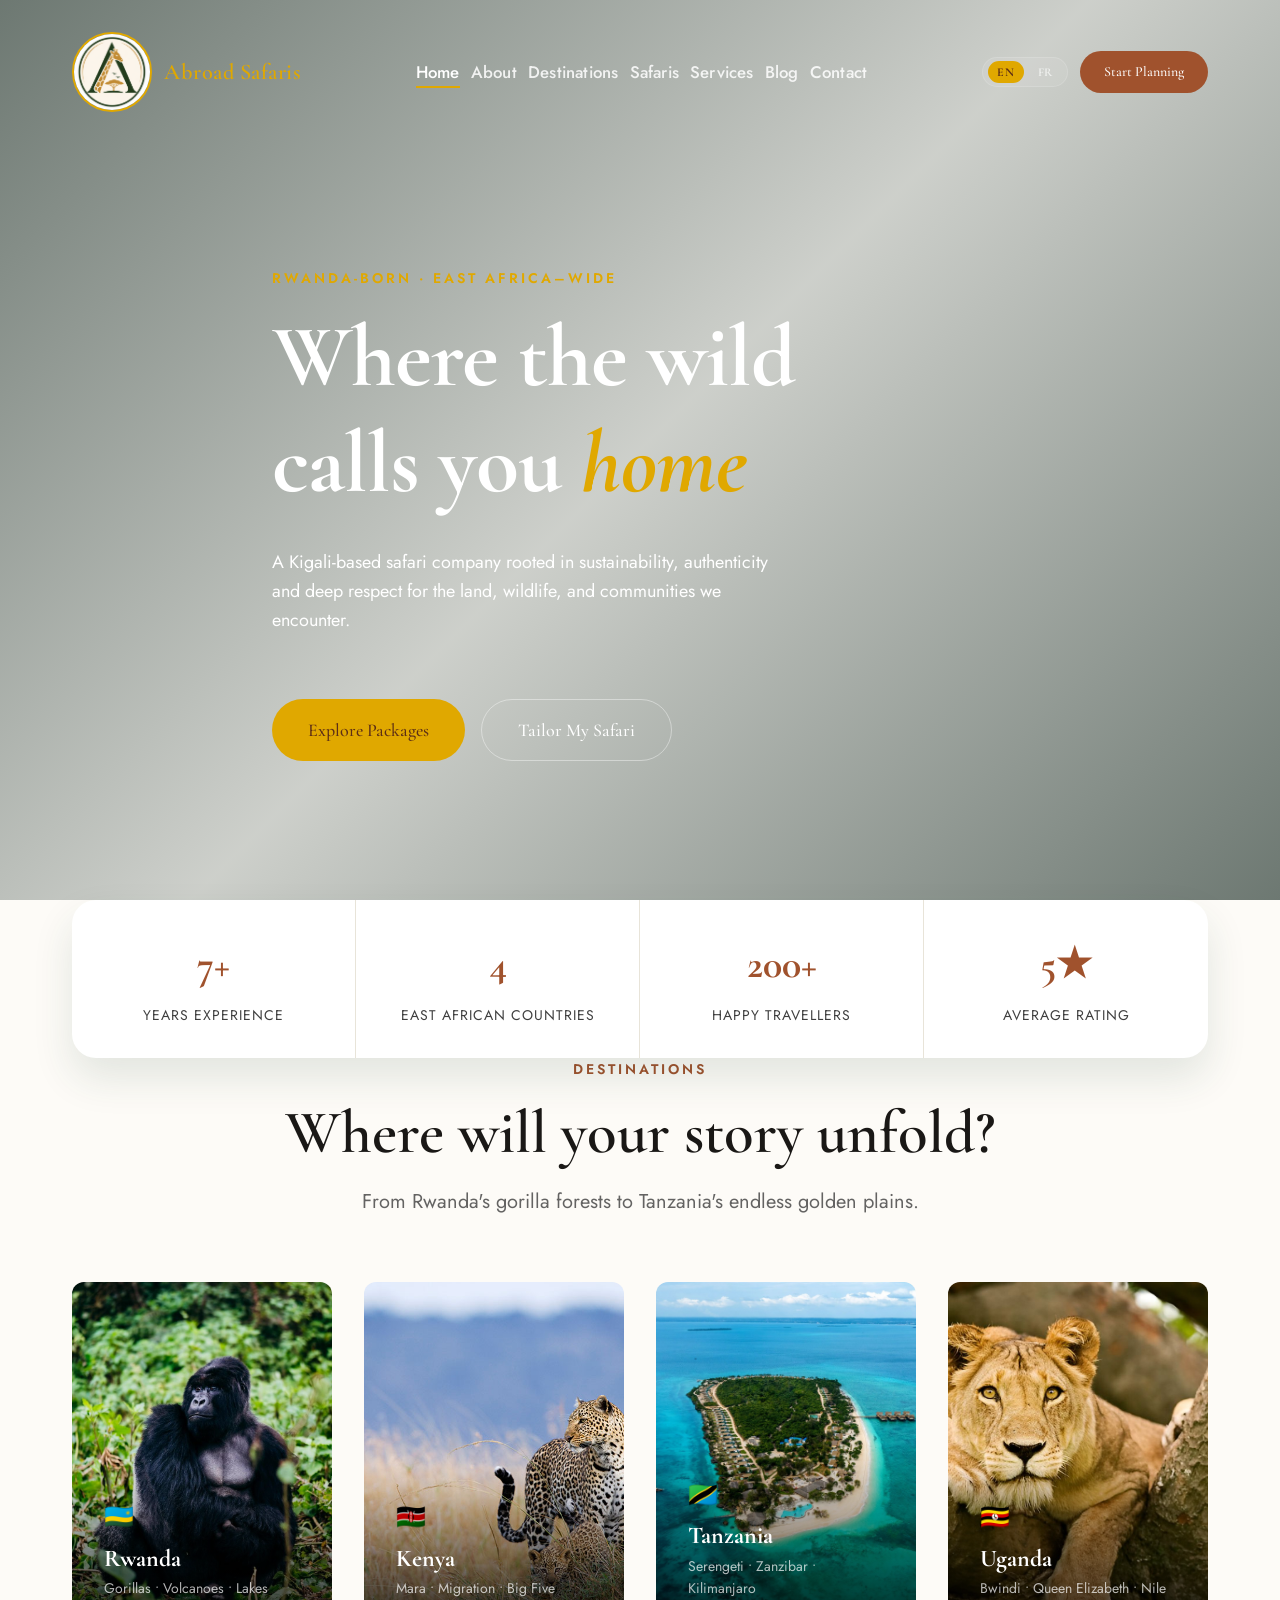
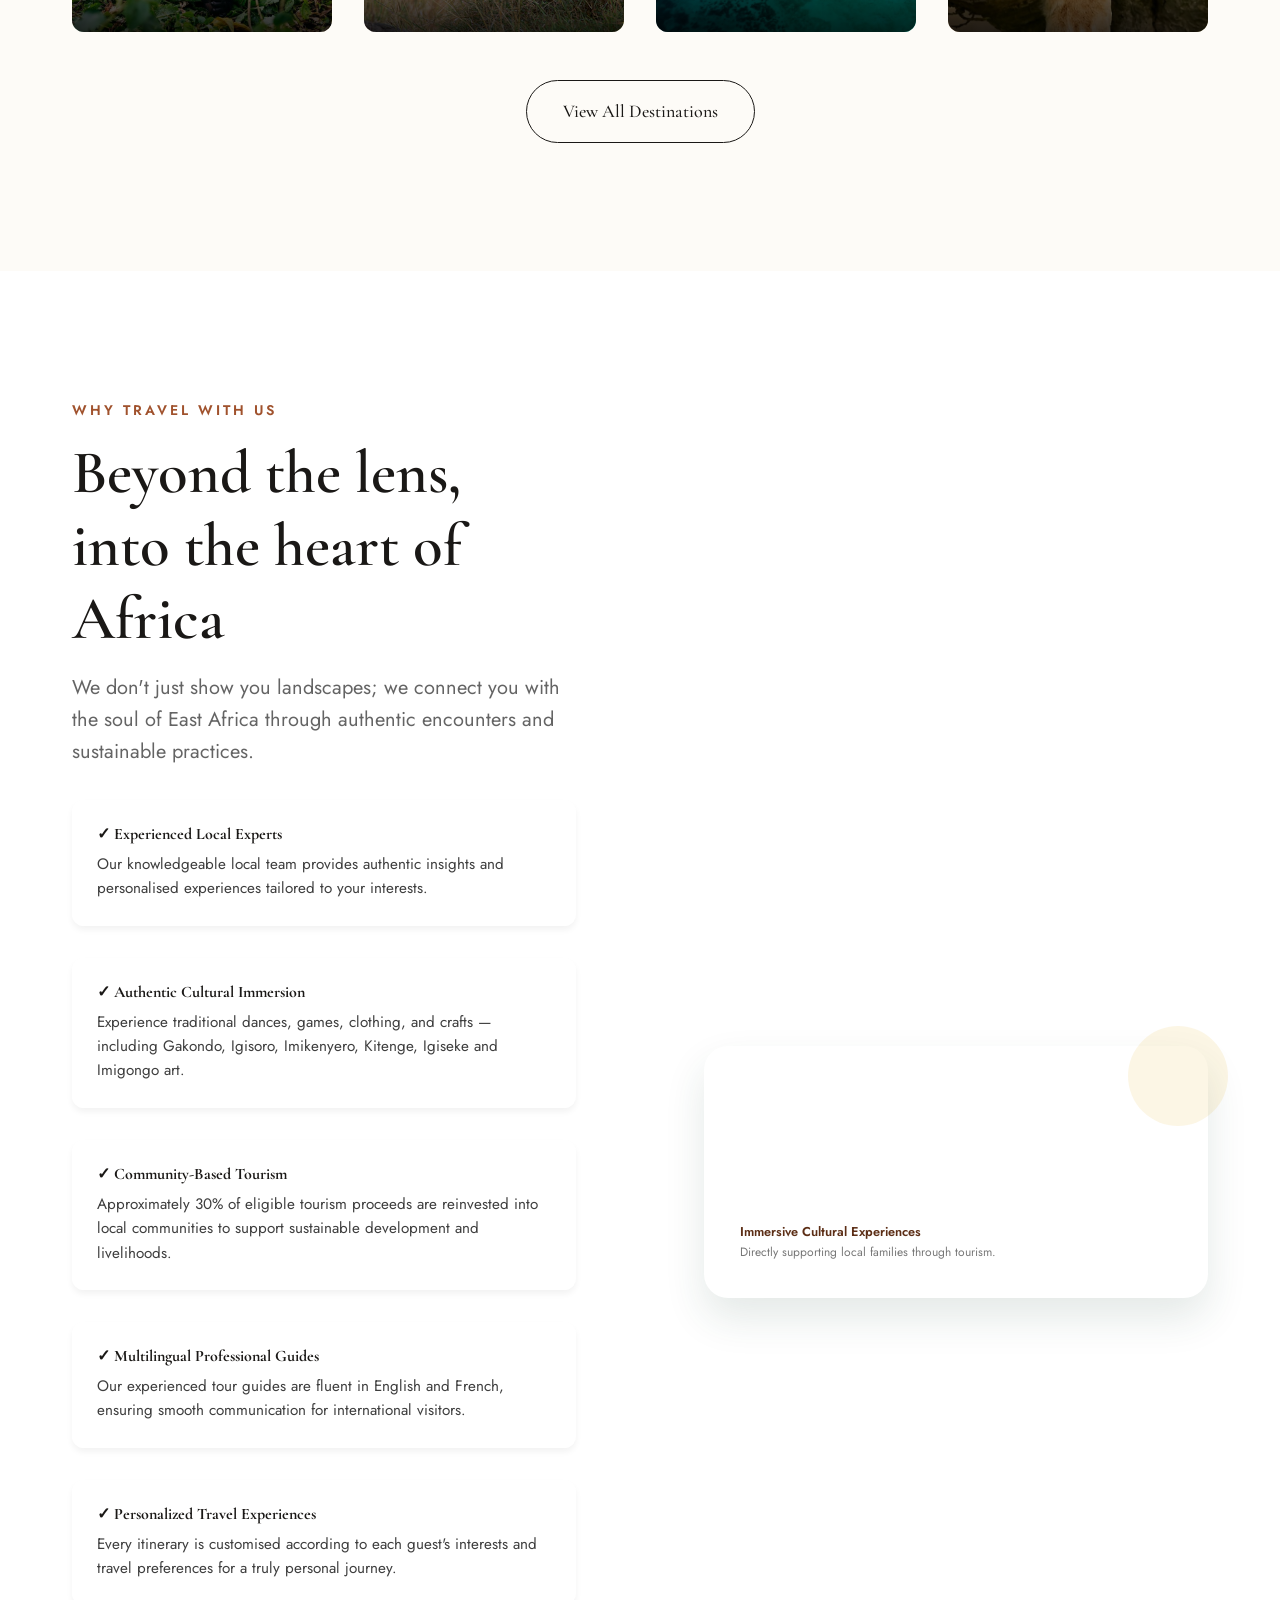
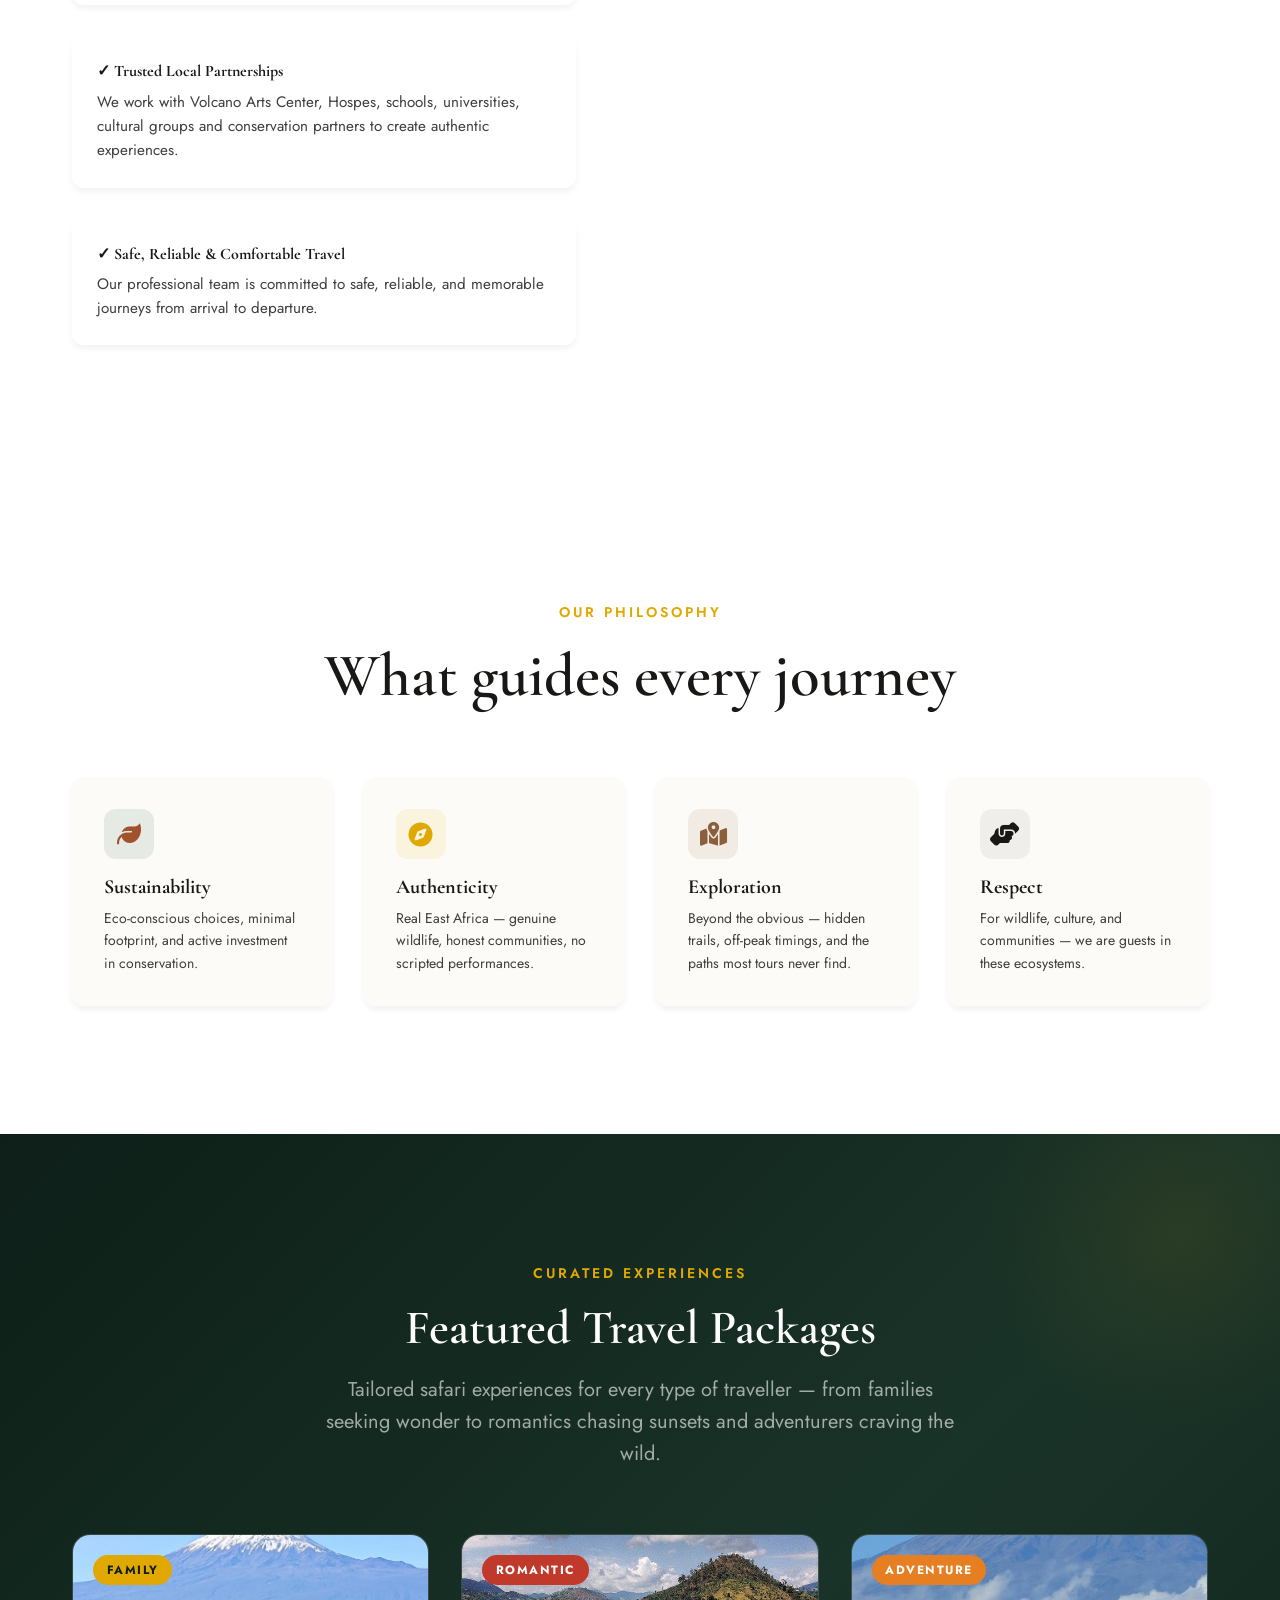
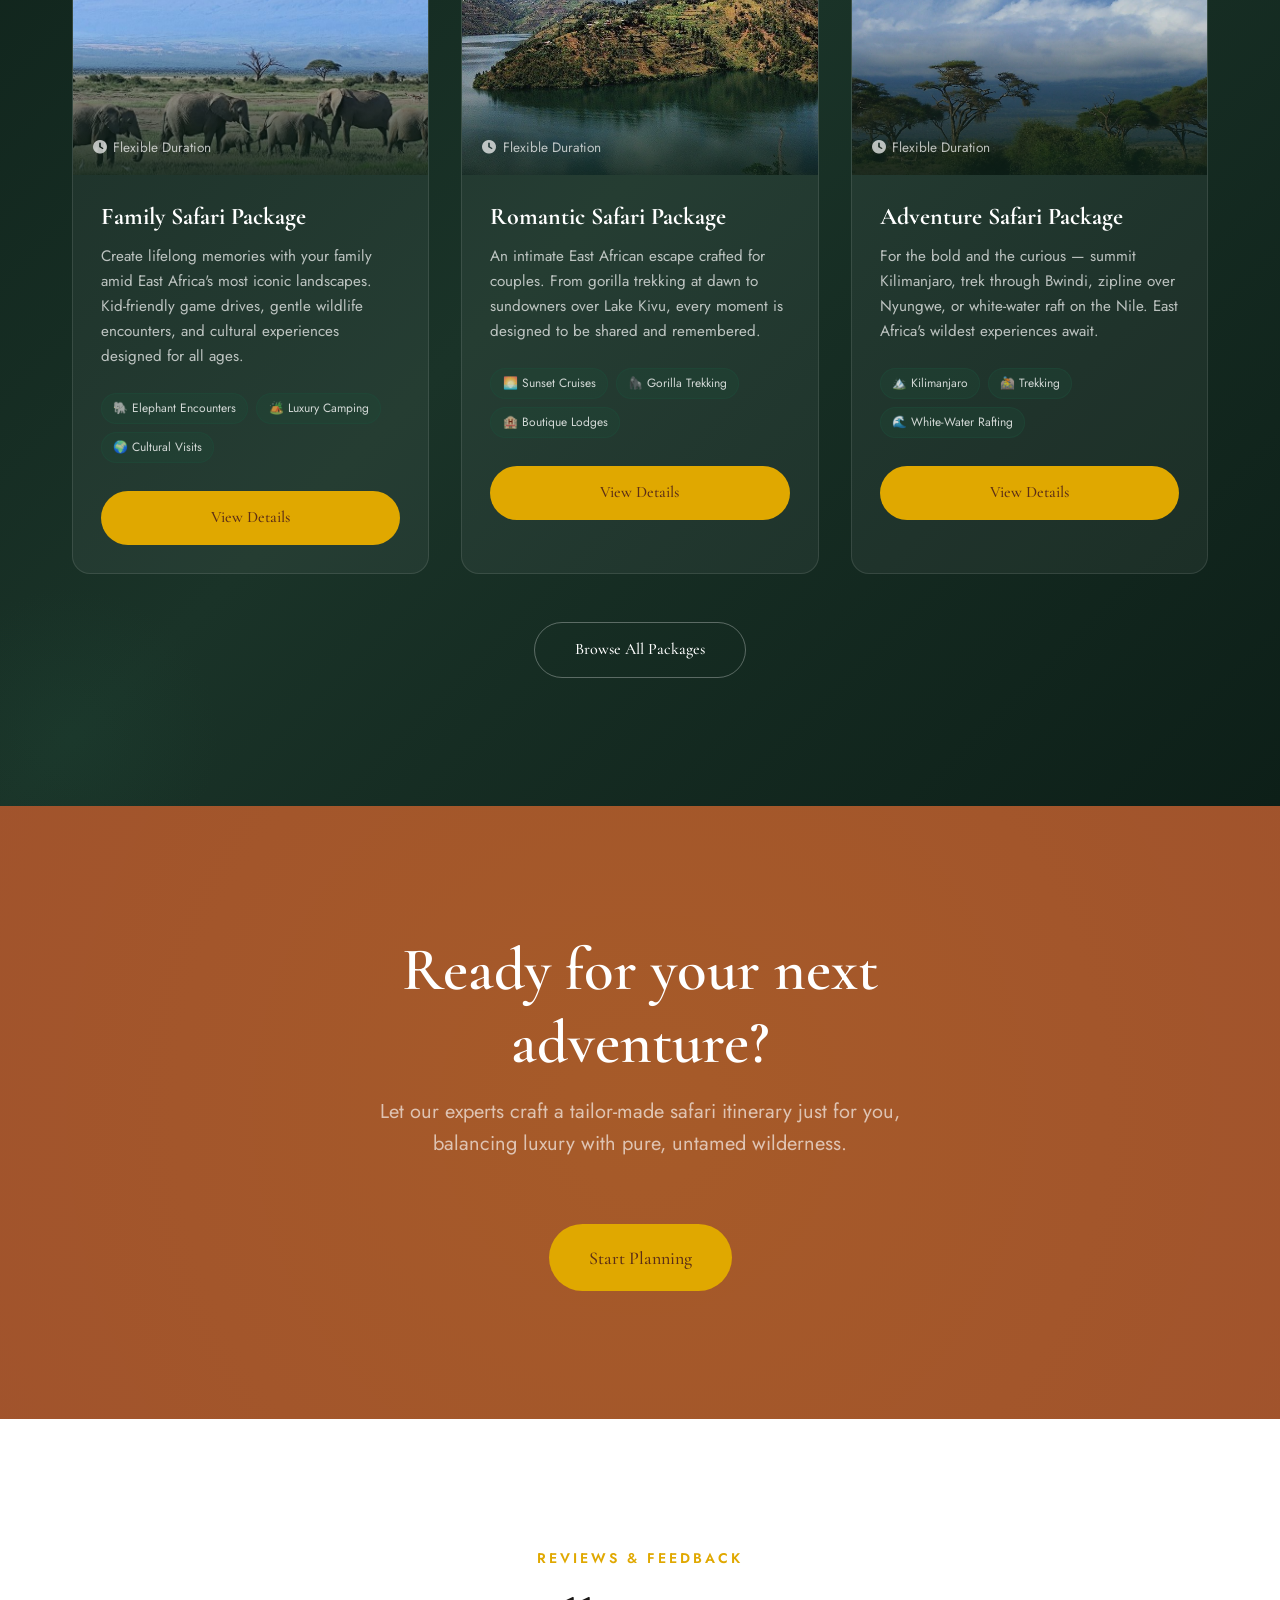
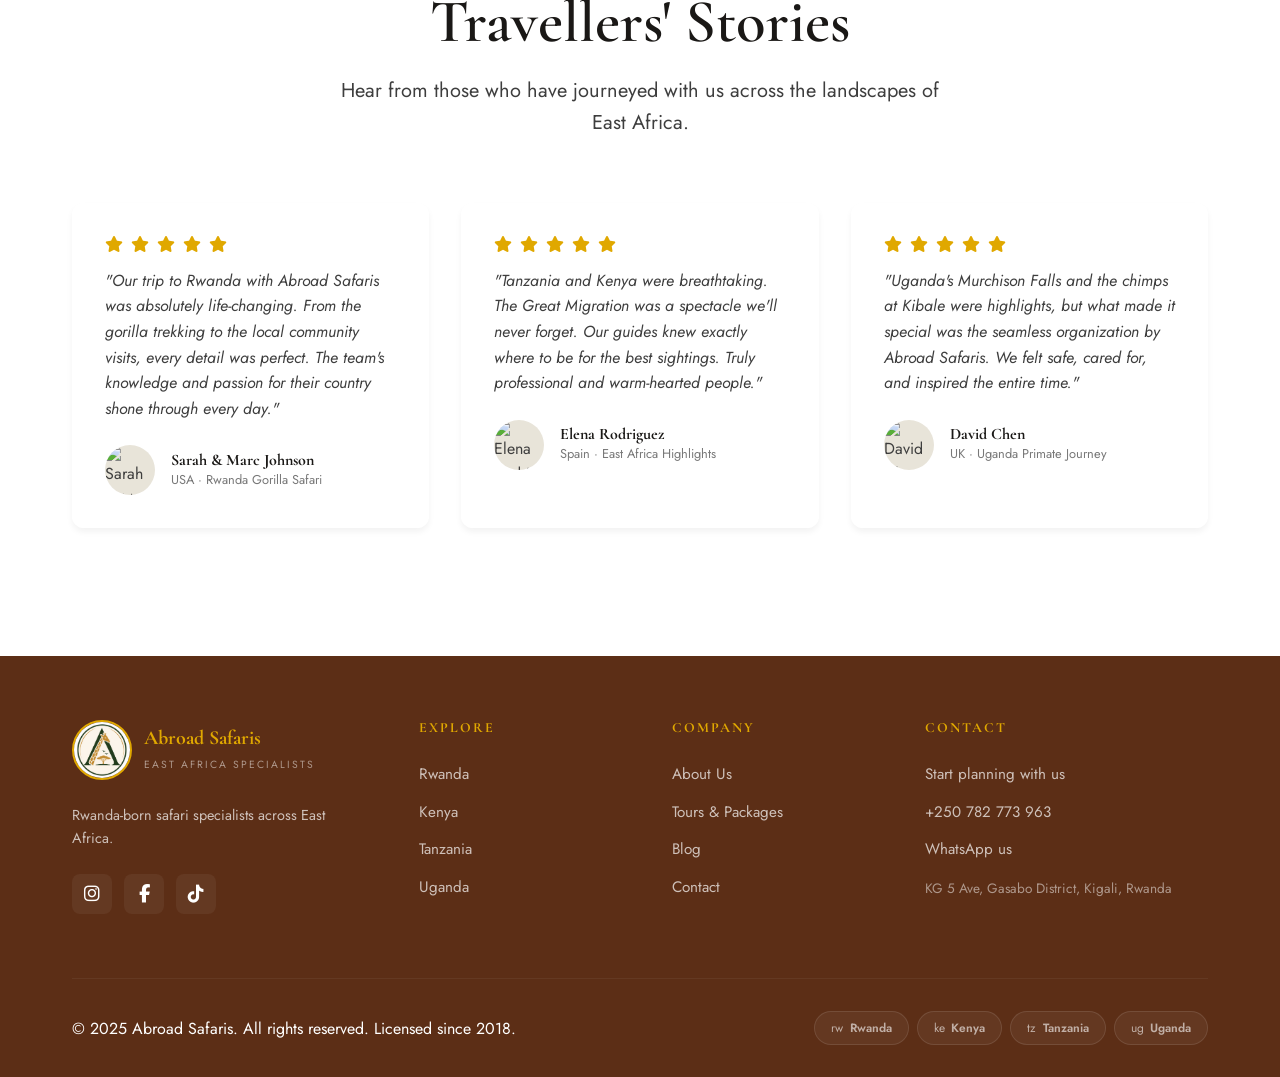
==== commit bec57ad3: "Update Abroad Safaris website" ====
--- a/index.html
+++ b/index.html
@@ -3,7 +3,7 @@
 <head>
     <meta charset="UTF-8">
     <meta name="viewport" content="width=device-width, initial-scale=1.0">
-    <title>Abroad Safaris LTD | Premium East Africa Safari Specialists</title>
+    <title>Abroad Safaris | Premium East Africa Safari Specialists</title>
     <meta name="description" content="A Kigali-based safari company rooted in sustainability, authenticity and deep respect for the land, wildlife, and communities we encounter.">
     
     <!-- Fonts and Icons -->
@@ -264,28 +264,8 @@
 </head>
 <body>
 
-    <!-- Header -->
-    <header class="header">
-        <div class="container nav">
-            <a href="index.html" class="logo">
-                <img src="images/logo.png" alt="Abroad Safaris Logo">
-                Abroad Safaris <span style="color: var(--color-accent);">LTD</span>
-            </a>
-            <ul class="nav-links">
-                <li><a href="index.html" class="active">Home</a></li>
-                <li><a href="about.html">About Us</a></li>
-                <li><a href="explore.html">Explore East Africa</a></li>
-                <li><a href="tours.html">Tours & Packages</a></li>
-                <li><a href="services.html">Services</a></li>
-                <li><a href="blog.html">Blog & Travel tips</a></li>
-                <li><a href="contact.html">Contact Us</a></li>
-            </ul>
-            <div style="display: flex; align-items: center; gap: 1rem;">
-                <a href="contact.html" class="btn btn-primary" style="padding: 0.6rem 1.5rem; font-size: 0.875rem;">Plan Your Trip</a>
-                <div class="mobile-toggle"><i class="fas fa-bars"></i></div>
-            </div>
-        </div>
-    </header>
+    <!-- Header (injected) -->
+    <div id="site-header"></div>
 
     <!-- Hero Section -->
     <section class="hero">
@@ -294,14 +274,14 @@
         </video>
         <div class="hero-overlay"></div>
         <div class="container hero-content">
-            <span class="eyebrow reveal">Rwanda-born · East Africa–wide</span>
-            <h1 class="reveal" style="transition-delay: 0.1s;">Where the wild <br> calls you <span>home</span></h1>
-            <p class="hero-subtitle reveal" style="transition-delay: 0.2s;">
+            <span class="eyebrow reveal" data-i18n="index.hero.eyebrow">Rwanda-born · East Africa–wide</span>
+            <h1 class="reveal" style="transition-delay: 0.1s;" data-i18n="index.hero.h1">Where the wild <br>calls you <span>home</span></h1>
+            <p class="hero-subtitle reveal" style="transition-delay: 0.2s;" data-i18n="index.hero.subtitle">
                 A Kigali-based safari company rooted in sustainability, authenticity and deep respect for the land, wildlife, and communities we encounter.
             </p>
             <div class="hero-btns reveal" style="transition-delay: 0.3s;">
-                <a href="tours.html" class="btn btn-accent">Explore Packages</a>
-                <a href="contact.html" class="btn btn-outline" style="color: white; border-color: rgba(255,255,255,0.4);">Tailor My Safari</a>
+                <a href="tours.html" class="btn btn-accent" data-i18n="index.hero.btn1">Explore Packages</a>
+                <a href="contact.html" class="btn btn-outline" style="color: white; border-color: rgba(255,255,255,0.4);" data-i18n="index.hero.btn2">Tailor My Safari</a>
             </div>
         </div>
     </section>
@@ -312,19 +292,19 @@
             <div class="stats-grid">
                 <div class="stat-item">
                     <div class="stat-num">7+</div>
-                    <div class="stat-label">Years Experience</div>
+                    <div class="stat-label" data-i18n="index.stats.years">Years Experience</div>
                 </div>
                 <div class="stat-item">
                     <div class="stat-num">4</div>
-                    <div class="stat-label">East African Countries</div>
+                    <div class="stat-label" data-i18n="index.stats.countries">East African Countries</div>
                 </div>
                 <div class="stat-item">
                     <div class="stat-num">200+</div>
-                    <div class="stat-label">Happy Travellers</div>
+                    <div class="stat-label" data-i18n="index.stats.travellers">Happy Travellers</div>
                 </div>
                 <div class="stat-item">
                     <div class="stat-num">5★</div>
-                    <div class="stat-label">Average Rating</div>
+                    <div class="stat-label" data-i18n="index.stats.rating">Average Rating</div>
                 </div>
             </div>
         </div>
@@ -334,9 +314,9 @@
     <section class="section" style="padding-top: 0;">
         <div class="container">
             <div class="text-center reveal" style="text-align: center;">
-                <span class="eyebrow" style="color: var(--color-primary);">Destinations</span>
-                <h2 class="section-title">Where will your story unfold?</h2>
-                <p class="section-subtitle" style="margin: 0 auto;">From Rwanda's gorilla forests to Tanzania's endless golden plains.</p>
+                <span class="eyebrow" style="color: var(--color-primary);" data-i18n="index.dest.eyebrow">Destinations</span>
+                <h2 class="section-title" data-i18n="index.dest.title">Where will your story unfold?</h2>
+                <p class="section-subtitle" style="margin: 0 auto;" data-i18n="index.dest.subtitle">From Rwanda's gorilla forests to Tanzania's endless golden plains.</p>
             </div>
 
             <div class="destinations-grid">
@@ -345,7 +325,7 @@
                     <div class="dest-overlay">
                         <div class="dest-flag">🇷🇼</div>
                         <h3 class="dest-title">Rwanda</h3>
-                        <div class="dest-tags">Gorillas • Volcanoes • Lakes</div>
+                        <div class="dest-tags" data-i18n="index.dest.rwanda.tags">Gorillas • Volcanoes • Lakes</div>
                     </div>
                     <div class="dest-arrow"><i class="fas fa-arrow-right"></i></div>
                 </a>
@@ -355,7 +335,7 @@
                     <div class="dest-overlay">
                         <div class="dest-flag">🇰🇪</div>
                         <h3 class="dest-title">Kenya</h3>
-                        <div class="dest-tags">Mara • Migration • Big Five</div>
+                        <div class="dest-tags" data-i18n="index.dest.kenya.tags">Mara • Migration • Big Five</div>
                     </div>
                     <div class="dest-arrow"><i class="fas fa-arrow-right"></i></div>
                 </a>
@@ -365,7 +345,7 @@
                     <div class="dest-overlay">
                         <div class="dest-flag">🇹🇿</div>
                         <h3 class="dest-title">Tanzania</h3>
-                        <div class="dest-tags">Serengeti • Zanzibar • Kilimanjaro</div>
+                        <div class="dest-tags" data-i18n="index.dest.tanzania.tags">Serengeti • Zanzibar • Kilimanjaro</div>
                     </div>
                     <div class="dest-arrow"><i class="fas fa-arrow-right"></i></div>
                 </a>
@@ -375,14 +355,14 @@
                     <div class="dest-overlay">
                         <div class="dest-flag">🇺🇬</div>
                         <h3 class="dest-title">Uganda</h3>
-                        <div class="dest-tags">Bwindi • Queen Elizabeth • Nile</div>
+                        <div class="dest-tags" data-i18n="index.dest.uganda.tags">Bwindi • Queen Elizabeth • Nile</div>
                     </div>
                     <div class="dest-arrow"><i class="fas fa-arrow-right"></i></div>
                 </a>
             </div>
             
             <div style="text-align: center; margin-top: 3rem;" class="reveal">
-                <a href="explore.html" class="btn btn-outline">View All Destinations <i class="fas fa-arrow-right" style="margin-left: 0.5rem;"></i></a>
+                <a href="explore.html" class="btn btn-outline" data-i18n="index.dest.viewall">View All Destinations <i class="fas fa-arrow-right" style="margin-left: 0.5rem;"></i></a>
             </div>
         </div>
     </section>
@@ -392,39 +372,40 @@
         <div class="container">
             <div style="display: grid; grid-template-columns: repeat(auto-fit, minmax(280px, 1fr)); gap: var(--spacing-xl); align-items: center;">
                 <div class="reveal">
-                    <span class="eyebrow" style="color: var(--color-primary);">Why Travel With Us</span>
-                    <h2 class="section-title">Beyond the lens, <br>into the <span>heart</span> of Africa</h2>
-                    <p class="section-subtitle" style="margin-bottom: 2rem;">We don't just show you landscapes; we connect you with the soul of East Africa through authentic encounters and sustainable practices.</p>
+                    <span class="eyebrow" style="color: var(--color-primary);" data-i18n="index.why.eyebrow">Why Travel With Us</span>
+                    <h2 class="section-title" data-i18n="index.why.title">Beyond the lens, <br>into the <span>heart</span> of Africa</h2>
+                    <p class="section-subtitle" style="margin-bottom: 2rem;" data-i18n="index.why.subtitle">We don't just show you landscapes; we connect you with the soul of East Africa through authentic encounters and sustainable practices.</p>
                     
-                    <ul style="list-style: none; padding: 0;">
-                        <li style="display: flex; gap: 1rem; margin-bottom: 1.5rem;">
-                            <div style="flex-shrink: 0; width: 40px; height: 40px; background: rgba(160, 82, 45, 0.1); color: var(--color-primary); border-radius: 50%; display: flex; align-items: center; justify-content: center;">
-                                <i class="fas fa-users"></i>
-                            </div>
-                            <div>
-                                <h4 style="margin-bottom: 0.25rem;">Community & Culture</h4>
-                                <p style="font-size: 0.9rem; opacity: 0.8;">A cornerstone of our journeys is visiting local communities. We facilitate genuine interactions where you can explore their rich culture and participate in daily activities, ensuring your visit directly benefits those we encounter.</p>
-                            </div>
-                        </li>
-                        <li style="display: flex; gap: 1rem; margin-bottom: 1.5rem;">
-                            <div style="flex-shrink: 0; width: 40px; height: 40px; background: rgba(160, 82, 45, 0.1); color: var(--color-primary); border-radius: 50%; display: flex; align-items: center; justify-content: center;">
-                                <i class="fas fa-map-marked-alt"></i>
-                            </div>
-                            <div>
-                                <h4 style="margin-bottom: 0.25rem;">Local Roots, Global Standards</h4>
-                                <p style="font-size: 0.9rem; opacity: 0.8;">As a Rwanda-born company, our deep local knowledge allows us to unlock hidden trails and exclusive experiences that international operators often miss.</p>
-                            </div>
-                        </li>
-                        <li style="display: flex; gap: 1rem;">
-                            <div style="flex-shrink: 0; width: 40px; height: 40px; background: rgba(160, 82, 45, 0.1); color: var(--color-primary); border-radius: 50%; display: flex; align-items: center; justify-content: center;">
-                                <i class="fas fa-shield-alt"></i>
-                            </div>
-                            <div>
-                                <h4 style="margin-bottom: 0.25rem;">Purposeful Travel</h4>
-                                <p style="font-size: 0.9rem; opacity: 0.8;">Every safari is rooted in sustainability and deep respect for wildlife. We prioritize eco-conscious lodges and carbon-neutral initiatives.</p>
-                            </div>
-                        </li>
-                    </ul>
+                    <div style="display: grid; grid-template-columns: repeat(auto-fit, minmax(240px, 1fr)); gap: var(--spacing-md);">
+                        <div class="glass-card reveal" style="padding: 1.5rem;">
+                            <h4 style="margin-bottom: 0.5rem;" data-i18n="index.why.item1.title">✓ Experienced Local Experts</h4>
+                            <p style="font-size: 0.95rem; color: var(--color-neutral-800);" data-i18n="index.why.item1.desc">Our knowledgeable local team provides authentic insights and personalised experiences tailored to your interests.</p>
+                        </div>
+                        <div class="glass-card reveal" style="padding: 1.5rem;">
+                            <h4 style="margin-bottom: 0.5rem;" data-i18n="index.why.item2.title">✓ Authentic Cultural Immersion</h4>
+                            <p style="font-size: 0.95rem; color: var(--color-neutral-800);" data-i18n="index.why.item2.desc">Experience traditional dances, games, clothing, and crafts — including Gakondo, Igisoro, Imikenyero, Kitenge, Igiseke and Imigongo art.</p>
+                        </div>
+                        <div class="glass-card reveal" style="padding: 1.5rem;">
+                            <h4 style="margin-bottom: 0.5rem;" data-i18n="index.why.item3.title">✓ Community-Based Tourism</h4>
+                            <p style="font-size: 0.95rem; color: var(--color-neutral-800);" data-i18n="index.why.item3.desc">Approximately 30% of eligible tourism proceeds are reinvested into local communities to support sustainable development and livelihoods.</p>
+                        </div>
+                        <div class="glass-card reveal" style="padding: 1.5rem;">
+                            <h4 style="margin-bottom: 0.5rem;" data-i18n="index.why.item4.title">✓ Multilingual Professional Guides</h4>
+                            <p style="font-size: 0.95rem; color: var(--color-neutral-800);" data-i18n="index.why.item4.desc">Our experienced tour guides are fluent in English and French, ensuring smooth communication for international visitors.</p>
+                        </div>
+                        <div class="glass-card reveal" style="padding: 1.5rem;">
+                            <h4 style="margin-bottom: 0.5rem;" data-i18n="index.why.item5.title">✓ Personalized Travel Experiences</h4>
+                            <p style="font-size: 0.95rem; color: var(--color-neutral-800);" data-i18n="index.why.item5.desc">Every itinerary is customised according to each guest's interests and travel preferences for a truly personal journey.</p>
+                        </div>
+                        <div class="glass-card reveal" style="padding: 1.5rem;">
+                            <h4 style="margin-bottom: 0.5rem;" data-i18n="index.why.item6.title">✓ Trusted Local Partnerships</h4>
+                            <p style="font-size: 0.95rem; color: var(--color-neutral-800);" data-i18n="index.why.item6.desc">We work with Volcano Arts Center, Hospes, schools, universities, cultural groups and conservation partners to create authentic experiences.</p>
+                        </div>
+                        <div class="glass-card reveal" style="padding: 1.5rem;">
+                            <h4 style="margin-bottom: 0.5rem;" data-i18n="index.why.item7.title">✓ Safe, Reliable & Comfortable Travel</h4>
+                            <p style="font-size: 0.95rem; color: var(--color-neutral-800);" data-i18n="index.why.item7.desc">Our professional team is committed to safe, reliable, and memorable journeys from arrival to departure.</p>
+                        </div>
+                    </div>
                 </div>
                 
                 <div class="reveal" style="position: relative; transition-delay: 0.2s;">
@@ -434,8 +415,8 @@
                             <source src="images/community-culture.mp4" type="video/mp4">
                         </video>
                         <div style="position: absolute; bottom: 20px; left: 20px; right: 20px; background: rgba(255,255,255,0.9); padding: 1rem; border-radius: var(--border-radius); backdrop-filter: blur(5px);">
-                            <p style="font-size: 0.8rem; font-weight: 600; color: var(--color-primary-dark); margin: 0;">Immersive Cultural Experiences</p>
-                            <p style="font-size: 0.75rem; margin: 0; opacity: 0.7;">Directly supporting local families through tourism.</p>
+                            <p style="font-size: 0.8rem; font-weight: 600; color: var(--color-primary-dark); margin: 0;" data-i18n="index.why.video.title">Immersive Cultural Experiences</p>
+                            <p style="font-size: 0.75rem; margin: 0; opacity: 0.7;" data-i18n="index.why.video.desc">Directly supporting local families through tourism.</p>
                         </div>
                     </div>
                 </div>
@@ -447,8 +428,8 @@
     <section class="section" style="background-color: var(--color-neutral-100);">
         <div class="container">
             <div class="text-center reveal" style="text-align: center; margin-bottom: var(--spacing-lg);">
-                <span class="eyebrow" style="color: var(--color-accent);">Our Philosophy</span>
-                <h2 class="section-title">What guides every journey</h2>
+                <span class="eyebrow" style="color: var(--color-accent);" data-i18n="index.values.eyebrow">Our Philosophy</span>
+                <h2 class="section-title" data-i18n="index.values.title">What guides every journey</h2>
             </div>
 
             <div style="display: grid; grid-template-columns: repeat(auto-fit, minmax(200px, 1fr)); gap: var(--spacing-md);">
@@ -456,33 +437,115 @@
                     <div style="width: 50px; height: 50px; background: rgba(31, 77, 58, 0.1); color: var(--color-primary); border-radius: 12px; display: flex; align-items: center; justify-content: center; font-size: 1.5rem; margin-bottom: 1rem;">
                         <i class="fas fa-leaf"></i>
                     </div>
-                    <h4 style="margin-bottom: 0.5rem; font-size: 1.25rem;">Sustainability</h4>
-                    <p style="font-size: 0.875rem; color: var(--color-neutral-800);">Eco-conscious choices, minimal footprint, and active investment in conservation.</p>
+                    <h4 style="margin-bottom: 0.5rem; font-size: 1.25rem;" data-i18n="index.values.item1.title">Sustainability</h4>
+                    <p style="font-size: 0.875rem; color: var(--color-neutral-800);" data-i18n="index.values.item1.desc">Eco-conscious choices, minimal footprint, and active investment in conservation.</p>
                 </div>
                 
                 <div class="glass-card reveal" style="background: var(--color-neutral-200); border: none; transition-delay: 0.1s;">
                     <div style="width: 50px; height: 50px; background: rgba(224, 168, 0, 0.1); color: var(--color-accent); border-radius: 12px; display: flex; align-items: center; justify-content: center; font-size: 1.5rem; margin-bottom: 1rem;">
                         <i class="fas fa-compass"></i>
                     </div>
-                    <h4 style="margin-bottom: 0.5rem; font-size: 1.25rem;">Authenticity</h4>
-                    <p style="font-size: 0.875rem; color: var(--color-neutral-800);">Real East Africa — genuine wildlife, honest communities, no scripted performances.</p>
+                    <h4 style="margin-bottom: 0.5rem; font-size: 1.25rem;" data-i18n="index.values.item2.title">Authenticity</h4>
+                    <p style="font-size: 0.875rem; color: var(--color-neutral-800);" data-i18n="index.values.item2.desc">Real East Africa — genuine wildlife, honest communities, no scripted performances.</p>
                 </div>
 
                 <div class="glass-card reveal" style="background: var(--color-neutral-200); border: none; transition-delay: 0.2s;">
                     <div style="width: 50px; height: 50px; background: rgba(139, 94, 60, 0.1); color: #8B5E3C; border-radius: 12px; display: flex; align-items: center; justify-content: center; font-size: 1.5rem; margin-bottom: 1rem;">
                         <i class="fas fa-map-marked-alt"></i>
                     </div>
-                    <h4 style="margin-bottom: 0.5rem; font-size: 1.25rem;">Exploration</h4>
-                    <p style="font-size: 0.875rem; color: var(--color-neutral-800);">Beyond the obvious — hidden trails, off-peak timings, and the paths most tours never find.</p>
+                    <h4 style="margin-bottom: 0.5rem; font-size: 1.25rem;" data-i18n="index.values.item3.title">Exploration</h4>
+                    <p style="font-size: 0.875rem; color: var(--color-neutral-800);" data-i18n="index.values.item3.desc">Beyond the obvious — hidden trails, off-peak timings, and the paths most tours never find.</p>
                 </div>
 
                 <div class="glass-card reveal" style="background: var(--color-neutral-200); border: none; transition-delay: 0.3s;">
                     <div style="width: 50px; height: 50px; background: rgba(0, 0, 0, 0.05); color: var(--color-neutral-900); border-radius: 12px; display: flex; align-items: center; justify-content: center; font-size: 1.5rem; margin-bottom: 1rem;">
                         <i class="fas fa-hands-helping"></i>
                     </div>
-                    <h4 style="margin-bottom: 0.5rem; font-size: 1.25rem;">Respect</h4>
-                    <p style="font-size: 0.875rem; color: var(--color-neutral-800);">For wildlife, culture, and communities — we are guests in these ecosystems.</p>
-                </div>
+                    <h4 style="margin-bottom: 0.5rem; font-size: 1.25rem;" data-i18n="index.values.item4.title">Respect</h4>
+                    <p style="font-size: 0.875rem; color: var(--color-neutral-800);" data-i18n="index.values.item4.desc">For wildlife, culture, and communities — we are guests in these ecosystems.</p>
+                </div>
+            </div>
+        </div>
+    </section>
+
+    <!-- Featured Travel Packages Section -->
+    <section id="featured-packages" class="section" style="background: linear-gradient(135deg, #0d1f18 0%, #1a3328 50%, #0d1f18 100%); position: relative; overflow: hidden;">
+        <!-- Background decoration -->
+        <div style="position: absolute; top: -100px; right: -100px; width: 400px; height: 400px; background: radial-gradient(circle, rgba(224,168,0,0.08) 0%, transparent 70%); pointer-events: none;"></div>
+        <div style="position: absolute; bottom: -80px; left: -80px; width: 300px; height: 300px; background: radial-gradient(circle, rgba(31,77,58,0.2) 0%, transparent 70%); pointer-events: none;"></div>
+        <div class="container" style="position: relative; z-index: 1;">
+            <div class="text-center reveal" style="text-align: center; margin-bottom: var(--spacing-lg);">
+                <span class="eyebrow" style="color: var(--color-accent);" data-i18n="index.pkgs.eyebrow">Curated Experiences</span>
+                <h2 class="section-title" style="color: white; font-size: clamp(2rem, 4vw, 3rem);" data-i18n="index.pkgs.title">Featured Travel Packages</h2>
+                <p class="section-subtitle" style="color: rgba(255,255,255,0.75); margin: 0 auto; max-width: 650px;" data-i18n="index.pkgs.subtitle">Tailored safari experiences for every type of traveller — from families seeking wonder to romantics chasing sunsets and adventurers craving the wild.</p>
+            </div>
+
+            <div style="display: grid; grid-template-columns: repeat(auto-fit, minmax(300px, 1fr)); gap: 2rem; margin-top: var(--spacing-lg);">
+
+                <!-- Family Package -->
+                <div class="reveal" style="background: rgba(255,255,255,0.05); border: 1px solid rgba(255,255,255,0.1); border-radius: 18px; overflow: hidden; transition: transform 0.3s ease, box-shadow 0.3s ease, border-color 0.3s ease;" onmouseover="this.style.transform='translateY(-8px)'; this.style.boxShadow='0 24px 60px rgba(0,0,0,0.4)'; this.style.borderColor='rgba(224,168,0,0.4)';" onmouseout="this.style.transform='translateY(0)'; this.style.boxShadow='none'; this.style.borderColor='rgba(255,255,255,0.1)';">
+                    <div style="position: relative; height: 240px; overflow: hidden;">
+                        <img src="images/kenya-amboseli-elephants.jpg" alt="Family Safari Package" style="width:100%; height:100%; object-fit:cover; transition: transform 0.6s ease;" onmouseover="this.style.transform='scale(1.08)';" onmouseout="this.style.transform='scale(1)';">
+                        <div style="position: absolute; inset: 0; background: linear-gradient(to top, rgba(13,33,25,0.85) 0%, transparent 60%);"></div>
+                        <div style="position: absolute; top: 1.25rem; left: 1.25rem; background: var(--color-accent); color: #0d1f18; font-weight: 700; font-size: 0.75rem; letter-spacing: 1.5px; text-transform: uppercase; padding: 0.35rem 0.85rem; border-radius: 50px;" data-i18n="index.pkgs.family.label">Family</div>
+                        <div style="position: absolute; bottom: 1rem; left: 1.25rem; color: rgba(255,255,255,0.7); font-size: 0.85rem;"><i class="fas fa-clock" style="margin-right: 0.4rem;"></i>Flexible Duration</div>
+                    </div>
+                    <div style="padding: 1.75rem;">
+                        <h3 style="color: white; font-size: 1.5rem; margin-bottom: 0.75rem; font-family: var(--font-heading);" data-i18n="index.pkgs.family.title">Family Safari Package</h3>
+                        <p style="color: rgba(255,255,255,0.7); font-size: 0.95rem; line-height: 1.65; margin-bottom: 1.5rem;" data-i18n="index.pkgs.family.desc">Create lifelong memories with your family amid East Africa's most iconic landscapes. Kid-friendly game drives, gentle wildlife encounters, and cultural experiences designed for all ages.</p>
+                        <div style="display: flex; flex-wrap: wrap; gap: 0.5rem; margin-bottom: 1.75rem;">
+                            <span style="background: rgba(31,77,58,0.3); color: rgba(255,255,255,0.8); font-size: 0.75rem; padding: 0.3rem 0.7rem; border-radius: 50px; border: 1px solid rgba(31,77,58,0.5);">🐘 Elephant Encounters</span>
+                            <span style="background: rgba(31,77,58,0.3); color: rgba(255,255,255,0.8); font-size: 0.75rem; padding: 0.3rem 0.7rem; border-radius: 50px; border: 1px solid rgba(31,77,58,0.5);">🏕️ Luxury Camping</span>
+                            <span style="background: rgba(31,77,58,0.3); color: rgba(255,255,255,0.8); font-size: 0.75rem; padding: 0.3rem 0.7rem; border-radius: 50px; border: 1px solid rgba(31,77,58,0.5);">🌍 Cultural Visits</span>
+                        </div>
+                        <a href="tours.html#family-packages" class="btn btn-accent" style="width: 100%; text-align: center; display: block; font-size: 1rem; padding: 0.9rem;" data-i18n="index.pkgs.family.detail">View Details</a>
+                    </div>
+                </div>
+
+                <!-- Romantic Package -->
+                <div class="reveal" style="background: rgba(255,255,255,0.05); border: 1px solid rgba(255,255,255,0.1); border-radius: 18px; overflow: hidden; transition: transform 0.3s ease, box-shadow 0.3s ease, border-color 0.3s ease; transition-delay: 0.1s;" onmouseover="this.style.transform='translateY(-8px)'; this.style.boxShadow='0 24px 60px rgba(0,0,0,0.4)'; this.style.borderColor='rgba(224,168,0,0.4)';" onmouseout="this.style.transform='translateY(0)'; this.style.boxShadow='none'; this.style.borderColor='rgba(255,255,255,0.1)';">
+                    <div style="position: relative; height: 240px; overflow: hidden;">
+                        <img src="images/rwanda-lakekivu.jpg.jpg" alt="Romantic Package" style="width:100%; height:100%; object-fit:cover; transition: transform 0.6s ease;" onmouseover="this.style.transform='scale(1.08)';" onmouseout="this.style.transform='scale(1)';">
+                        <div style="position: absolute; inset: 0; background: linear-gradient(to top, rgba(13,33,25,0.85) 0%, transparent 60%);"></div>
+                        <div style="position: absolute; top: 1.25rem; left: 1.25rem; background: #c0392b; color: white; font-weight: 700; font-size: 0.75rem; letter-spacing: 1.5px; text-transform: uppercase; padding: 0.35rem 0.85rem; border-radius: 50px;" data-i18n="index.pkgs.romantic.label">Romantic</div>
+                        <div style="position: absolute; bottom: 1rem; left: 1.25rem; color: rgba(255,255,255,0.7); font-size: 0.85rem;"><i class="fas fa-clock" style="margin-right: 0.4rem;"></i>Flexible Duration</div>
+                    </div>
+                    <div style="padding: 1.75rem;">
+                        <h3 style="color: white; font-size: 1.5rem; margin-bottom: 0.75rem; font-family: var(--font-heading);" data-i18n="index.pkgs.romantic.title">Romantic Safari Package</h3>
+                        <p style="color: rgba(255,255,255,0.7); font-size: 0.95rem; line-height: 1.65; margin-bottom: 1.5rem;" data-i18n="index.pkgs.romantic.desc">An intimate East African escape crafted for couples. From gorilla trekking at dawn to sundowners over Lake Kivu, every moment is designed to be shared and remembered.</p>
+                        <div style="display: flex; flex-wrap: wrap; gap: 0.5rem; margin-bottom: 1.75rem;">
+                            <span style="background: rgba(31,77,58,0.3); color: rgba(255,255,255,0.8); font-size: 0.75rem; padding: 0.3rem 0.7rem; border-radius: 50px; border: 1px solid rgba(31,77,58,0.5);">🌅 Sunset Cruises</span>
+                            <span style="background: rgba(31,77,58,0.3); color: rgba(255,255,255,0.8); font-size: 0.75rem; padding: 0.3rem 0.7rem; border-radius: 50px; border: 1px solid rgba(31,77,58,0.5);">🦍 Gorilla Trekking</span>
+                            <span style="background: rgba(31,77,58,0.3); color: rgba(255,255,255,0.8); font-size: 0.75rem; padding: 0.3rem 0.7rem; border-radius: 50px; border: 1px solid rgba(31,77,58,0.5);">🏨 Boutique Lodges</span>
+                        </div>
+                        <a href="tours.html#romantic-packages" class="btn btn-accent" style="width: 100%; text-align: center; display: block; font-size: 1rem; padding: 0.9rem;" data-i18n="index.pkgs.romantic.detail">View Details</a>
+                    </div>
+                </div>
+
+                <!-- Adventure Package -->
+                <div class="reveal" style="background: rgba(255,255,255,0.05); border: 1px solid rgba(255,255,255,0.1); border-radius: 18px; overflow: hidden; transition: transform 0.3s ease, box-shadow 0.3s ease, border-color 0.3s ease; transition-delay: 0.2s;" onmouseover="this.style.transform='translateY(-8px)'; this.style.boxShadow='0 24px 60px rgba(0,0,0,0.4)'; this.style.borderColor='rgba(224,168,0,0.4)';" onmouseout="this.style.transform='translateY(0)'; this.style.boxShadow='none'; this.style.borderColor='rgba(255,255,255,0.1)';">
+                    <div style="position: relative; height: 240px; overflow: hidden;">
+                        <img src="images/tanzania-kilimanjaro.jpg" alt="Adventure Package" style="width:100%; height:100%; object-fit:cover; transition: transform 0.6s ease;" onmouseover="this.style.transform='scale(1.08)';" onmouseout="this.style.transform='scale(1)';">
+                        <div style="position: absolute; inset: 0; background: linear-gradient(to top, rgba(13,33,25,0.85) 0%, transparent 60%);"></div>
+                        <div style="position: absolute; top: 1.25rem; left: 1.25rem; background: #e67e22; color: white; font-weight: 700; font-size: 0.75rem; letter-spacing: 1.5px; text-transform: uppercase; padding: 0.35rem 0.85rem; border-radius: 50px;" data-i18n="index.pkgs.adventure.label">Adventure</div>
+                        <div style="position: absolute; bottom: 1rem; left: 1.25rem; color: rgba(255,255,255,0.7); font-size: 0.85rem;"><i class="fas fa-clock" style="margin-right: 0.4rem;"></i>Flexible Duration</div>
+                    </div>
+                    <div style="padding: 1.75rem;">
+                        <h3 style="color: white; font-size: 1.5rem; margin-bottom: 0.75rem; font-family: var(--font-heading);" data-i18n="index.pkgs.adventure.title">Adventure Safari Package</h3>
+                        <p style="color: rgba(255,255,255,0.7); font-size: 0.95rem; line-height: 1.65; margin-bottom: 1.5rem;" data-i18n="index.pkgs.adventure.desc">For the bold and the curious — summit Kilimanjaro, trek through Bwindi, zipline over Nyungwe, or white-water raft on the Nile. East Africa's wildest experiences await.</p>
+                        <div style="display: flex; flex-wrap: wrap; gap: 0.5rem; margin-bottom: 1.75rem;">
+                            <span style="background: rgba(31,77,58,0.3); color: rgba(255,255,255,0.8); font-size: 0.75rem; padding: 0.3rem 0.7rem; border-radius: 50px; border: 1px solid rgba(31,77,58,0.5);">🏔️ Kilimanjaro</span>
+                            <span style="background: rgba(31,77,58,0.3); color: rgba(255,255,255,0.8); font-size: 0.75rem; padding: 0.3rem 0.7rem; border-radius: 50px; border: 1px solid rgba(31,77,58,0.5);">🚵 Trekking</span>
+                            <span style="background: rgba(31,77,58,0.3); color: rgba(255,255,255,0.8); font-size: 0.75rem; padding: 0.3rem 0.7rem; border-radius: 50px; border: 1px solid rgba(31,77,58,0.5);">🌊 White-Water Rafting</span>
+                        </div>
+                        <a href="tours.html#adventure-packages" class="btn btn-accent" style="width: 100%; text-align: center; display: block; font-size: 1rem; padding: 0.9rem;" data-i18n="index.pkgs.adventure.detail">View Details</a>
+                    </div>
+                </div>
+
+            </div>
+
+            <div style="text-align: center; margin-top: 3rem;" class="reveal">
+                <a href="tours.html" class="btn" style="background: transparent; border: 1.5px solid rgba(255,255,255,0.3); color: white; font-size: 1rem; padding: 0.9rem 2.5rem; border-radius: 50px; transition: all 0.3s ease;" onmouseover="this.style.background='rgba(255,255,255,0.1)'; this.style.borderColor='rgba(255,255,255,0.6)';" onmouseout="this.style.background='transparent'; this.style.borderColor='rgba(255,255,255,0.3)';" data-i18n="index.pkgs.browse">Browse All Packages &nbsp;<i class="fas fa-arrow-right"></i></a>
             </div>
         </div>
     </section>
@@ -490,9 +553,9 @@
     <!-- CTA Section -->
     <section class="section cta-section">
         <div class="container cta-content reveal">
-            <h2 class="section-title" style="color: white;">Ready for your next adventure?</h2>
-            <p class="section-subtitle" style="color: rgba(255,255,255,0.8); margin: 0 auto var(--spacing-lg);">Let our experts craft a tailor-made safari itinerary just for you, balancing luxury with pure, untamed wilderness.</p>
-            <a href="contact.html" class="btn btn-accent" style="font-size: 1.125rem; padding: 1.2rem 2.5rem;">Start Planning Today</a>
+            <h2 class="section-title" style="color: white;" data-i18n="index.cta.title">Ready for your next adventure?</h2>
+            <p class="section-subtitle" style="color: rgba(255,255,255,0.8); margin: 0 auto var(--spacing-lg);" data-i18n="index.cta.subtitle">Let our experts craft a tailor-made safari itinerary just for you, balancing luxury with pure, untamed wilderness.</p>
+            <a href="#featured-packages" class="btn btn-accent" style="font-size: 1.125rem; padding: 1.2rem 2.5rem;" data-i18n="index.cta.btn">Start Planning</a>
         </div>
     </section>
 
@@ -500,9 +563,9 @@
     <section class="section" style="background-color: var(--color-neutral-100);">
         <div class="container">
             <div style="text-align: center; margin-bottom: var(--spacing-lg);">
-                <span class="eyebrow reveal" style="justify-content: center;">Reviews & Feedback</span>
-                <h2 class="section-title reveal">Travellers' Stories</h2>
-                <p class="section-subtitle reveal" style="margin: 0 auto;">Hear from those who have journeyed with us across the landscapes of East Africa.</p>
+                <span class="eyebrow reveal" style="justify-content: center;" data-i18n="index.reviews.eyebrow">Reviews & Feedback</span>
+                <h2 class="section-title reveal" data-i18n="index.reviews.title">Travellers' Stories</h2>
+                <p class="section-subtitle reveal" style="margin: 0 auto;" data-i18n="index.reviews.subtitle">Hear from those who have journeyed with us across the landscapes of East Africa.</p>
             </div>
 
             <div style="display: grid; grid-template-columns: repeat(auto-fit, minmax(300px, 1fr)); gap: var(--spacing-md);">
@@ -510,7 +573,7 @@
                     <div style="display: flex; gap: 0.5rem; color: var(--color-accent); margin-bottom: 1rem;">
                         <i class="fas fa-star"></i><i class="fas fa-star"></i><i class="fas fa-star"></i><i class="fas fa-star"></i><i class="fas fa-star"></i>
                     </div>
-                    <p style="font-style: italic; margin-bottom: 1.5rem;">"Our trip to Rwanda with Abroad Safaris LTD was absolutely life-changing. From the gorilla trekking to the local community visits, every detail was perfect. The team's knowledge and passion for their country shone through every day."</p>
+                    <p style="font-style: italic; margin-bottom: 1.5rem;">"Our trip to Rwanda with Abroad Safaris was absolutely life-changing. From the gorilla trekking to the local community visits, every detail was perfect. The team's knowledge and passion for their country shone through every day."</p>
                     <div style="display: flex; align-items: center; gap: 1rem;">
                         <div style="width: 50px; height: 50px; border-radius: 50%; background: var(--color-neutral-300); overflow: hidden;">
                             <img src="https://images.unsplash.com/photo-1507003211169-0a1dd7228f2d?ixlib=rb-1.2.1&auto=format&fit=crop&w=100&q=80" alt="Sarah & Marc">
@@ -542,7 +605,7 @@
                     <div style="display: flex; gap: 0.5rem; color: var(--color-accent); margin-bottom: 1rem;">
                         <i class="fas fa-star"></i><i class="fas fa-star"></i><i class="fas fa-star"></i><i class="fas fa-star"></i><i class="fas fa-star"></i>
                     </div>
-                    <p style="font-style: italic; margin-bottom: 1.5rem;">"Uganda's Murchison Falls and the chimps at Kibale were highlights, but what made it special was the seamless organization by Abroad Safaris LTD. We felt safe, cared for, and inspired the entire time."</p>
+                    <p style="font-style: italic; margin-bottom: 1.5rem;">"Uganda's Murchison Falls and the chimps at Kibale were highlights, but what made it special was the seamless organization by Abroad Safaris. We felt safe, cared for, and inspired the entire time."</p>
                     <div style="display: flex; align-items: center; gap: 1rem;">
                         <div style="width: 50px; height: 50px; border-radius: 50%; background: var(--color-neutral-300); overflow: hidden;">
                             <img src="https://images.unsplash.com/photo-1500648767791-00dcc994a43e?ixlib=rb-1.2.1&auto=format&fit=crop&w=100&q=80" alt="David Chen">
@@ -565,11 +628,11 @@
                     <div style="display: flex; align-items: center; gap: 0.75rem; margin-bottom: 1.5rem;">
                         <img src="images/logo.png" alt="Abroad Safaris Logo" style="width: 60px; height: 60px; border-radius: 50%; object-fit: cover; border: 2px solid var(--color-accent);">
                         <div>
-                            <h3 style="color: var(--color-accent); margin: 0; font-size: 1.25rem;">Abroad Safaris LTD</h3>
+                            <h3 style="color: var(--color-accent); margin: 0; font-size: 1.25rem;" data-i18n="footer.brand">Abroad Safaris</h3>
                             <span style="font-size: 0.65rem; letter-spacing: 2px; color: rgba(255,255,255,0.5);">EAST AFRICA SPECIALISTS</span>
                         </div>
                     </div>
-                    <p style="color: rgba(255,255,255,0.7); font-size: 0.9rem; margin-bottom: 1.5rem;">Rwanda-born safari specialists across East Africa.</p>
+                    <p style="color: rgba(255,255,255,0.7); font-size: 0.9rem; margin-bottom: 1.5rem;" data-i18n="footer.tagline">Rwanda-born safari specialists across East Africa.</p>
                     <div class="footer-social">
                         <a href="https://www.instagram.com/abroad.safaris" target="_blank" class="social-icon"><i class="fab fa-instagram"></i></a>
                         <a href="https://www.facebook.com/abroadsafaris" target="_blank" class="social-icon"><i class="fab fa-facebook-f"></i></a>
@@ -577,7 +640,7 @@
                     </div>
                 </div>
                 <div class="footer-col">
-                    <h4>Explore</h4>
+                    <h4 data-i18n="footer.col.explore">Explore</h4>
                     <ul class="footer-links">
                         <li><a href="explore.html#rwanda">Rwanda</a></li>
                         <li><a href="explore.html#kenya">Kenya</a></li>
@@ -586,26 +649,26 @@
                     </ul>
                 </div>
                 <div class="footer-col">
-                    <h4>Company</h4>
+                    <h4 data-i18n="footer.col.company">Company</h4>
                     <ul class="footer-links">
-                        <li><a href="about.html">About Us</a></li>
-                        <li><a href="tours.html">Tours & Packages</a></li>
-                        <li><a href="blog.html">Blog</a></li>
-                        <li><a href="contact.html">Contact</a></li>
+                        <li><a href="about.html" data-i18n="footer.link.about">About Us</a></li>
+                        <li><a href="tours.html" data-i18n="footer.link.tours">Tours & Packages</a></li>
+                        <li><a href="blog.html" data-i18n="footer.link.blog">Blog</a></li>
+                        <li><a href="contact.html" data-i18n="footer.link.contact">Contact</a></li>
                     </ul>
                 </div>
                 <div class="footer-col">
-                    <h4>Contact</h4>
+                    <h4 data-i18n="footer.col.contact">Contact</h4>
                     <ul class="footer-links">
-                        <li><a href="mailto:abroad.safaris@gmail.com">abroad.safaris@gmail.com</a></li>
+                        <li><a href="contact.html">Start planning with us</a></li>
                         <li><a href="tel:+250782773963">+250 782 773 963</a></li>
-                        <li><a href="https://wa.me/250782773963" target="_blank">WhatsApp us</a></li>
+                        <li><a href="https://wa.me/250782773963" target="_blank" data-i18n="footer.link.whatsapp">WhatsApp us</a></li>
                         <li style="color: rgba(255,255,255,0.5); font-size: 0.85rem; margin-top: 1rem;">KG 5 Ave, Gasabo District, Kigali, Rwanda</li>
                     </ul>
                 </div>
             </div>
             <div class="footer-bottom">
-                <p>&copy; 2025 Abroad Safaris LTD. All rights reserved. Licensed since 2018.</p>
+                <p>&copy; 2025 Abroad Safaris. All rights reserved. Licensed since 2018.</p>
                 <div class="footer-pills">
                     <div class="pill">rw <span>Rwanda</span></div>
                     <div class="pill">ke <span>Kenya</span></div>
@@ -617,6 +680,8 @@
     </footer>
 
     <!-- Scripts -->
+    <script src="js/i18n.js"></script>
+    <script src="js/inject-header.js"></script>
     <script src="js/main.js"></script>
 </body>
 </html>
--- a/css/global.css
+++ b/css/global.css
@@ -46,13 +46,13 @@
 }
 
 .section-title {
-  font-size: clamp(1.75rem, 4.5vw, 3rem);
+  font-size: clamp(2.4rem, 5vw, 3.8rem);
   font-weight: 600;
   margin-bottom: var(--spacing-sm);
 }
 
 .section-subtitle {
-  font-size: 1.125rem;
+  font-size: 1.25rem;
   color: var(--color-neutral-800);
   opacity: 0.8;
   max-width: 600px;
@@ -64,11 +64,11 @@
   display: inline-flex;
   align-items: center;
   justify-content: center;
-  padding: 1rem 2rem;
+  padding: 1rem 2.25rem;
   border-radius: 50px;
   font-family: var(--font-heading);
   font-weight: 500;
-  font-size: 1rem;
+  font-size: 1.125rem;
   cursor: pointer;
   transition: var(--transition-normal);
   border: none;
@@ -136,7 +136,7 @@
   align-items: center;
   gap: 0.75rem;
   font-family: var(--font-heading);
-  font-size: 1.25rem;
+  font-size: 1.4rem;
   font-weight: 600;
   color: var(--color-accent);
   letter-spacing: 0.5px;
@@ -160,13 +160,13 @@
 }
 
 .nav-links a {
-  font-size: 0.78rem;
+  font-size: 1.05rem;
   font-weight: 500;
   position: relative;
-  color: rgba(255, 255, 255, 0.8);
+  color: rgba(255, 255, 255, 0.85);
   transition: var(--transition-fast);
   white-space: nowrap;
-  letter-spacing: -0.2px;
+  letter-spacing: 0.2px;
 }
 
 .nav-links a:hover,
@@ -194,6 +194,42 @@
   display: none;
   font-size: 1.5rem;
   cursor: pointer;
+}
+
+/* Language Switcher */
+.lang-switcher {
+  display: flex;
+  align-items: center;
+  gap: 0.25rem;
+  background: rgba(255, 255, 255, 0.08);
+  border: 1px solid rgba(255, 255, 255, 0.15);
+  border-radius: 50px;
+  padding: 0.2rem 0.3rem;
+}
+
+.lang-btn {
+  background: transparent;
+  border: none;
+  color: rgba(255, 255, 255, 0.65);
+  font-family: var(--font-heading);
+  font-size: 0.75rem;
+  font-weight: 700;
+  letter-spacing: 0.5px;
+  cursor: pointer;
+  padding: 0.3rem 0.6rem;
+  border-radius: 50px;
+  transition: var(--transition-fast);
+  line-height: 1;
+}
+
+.lang-btn:hover {
+  color: #fff;
+  background: rgba(255, 255, 255, 0.12);
+}
+
+.lang-btn.active {
+  background: var(--color-accent);
+  color: var(--color-primary-dark);
 }
 
 /* Footer Redesign */
@@ -466,6 +502,15 @@
     padding: 0.5rem 1rem;
     font-size: 0.75rem;
   }
+
+  .lang-switcher {
+    padding: 0.15rem 0.25rem;
+  }
+
+  .lang-btn {
+    font-size: 0.7rem;
+    padding: 0.25rem 0.5rem;
+  }
   
   .logo img {
     width: 50px;
@@ -475,13 +520,16 @@
   .logo {
     font-size: 1rem;
   }
+  .nav-links a {
+    font-size: 0.95rem;
+  }
   
   .section {
     padding: var(--spacing-lg) 0;
   }
 
   .section-title {
-    font-size: 2.25rem;
+    font-size: 2.5rem;
   }
 
   .footer-grid {
